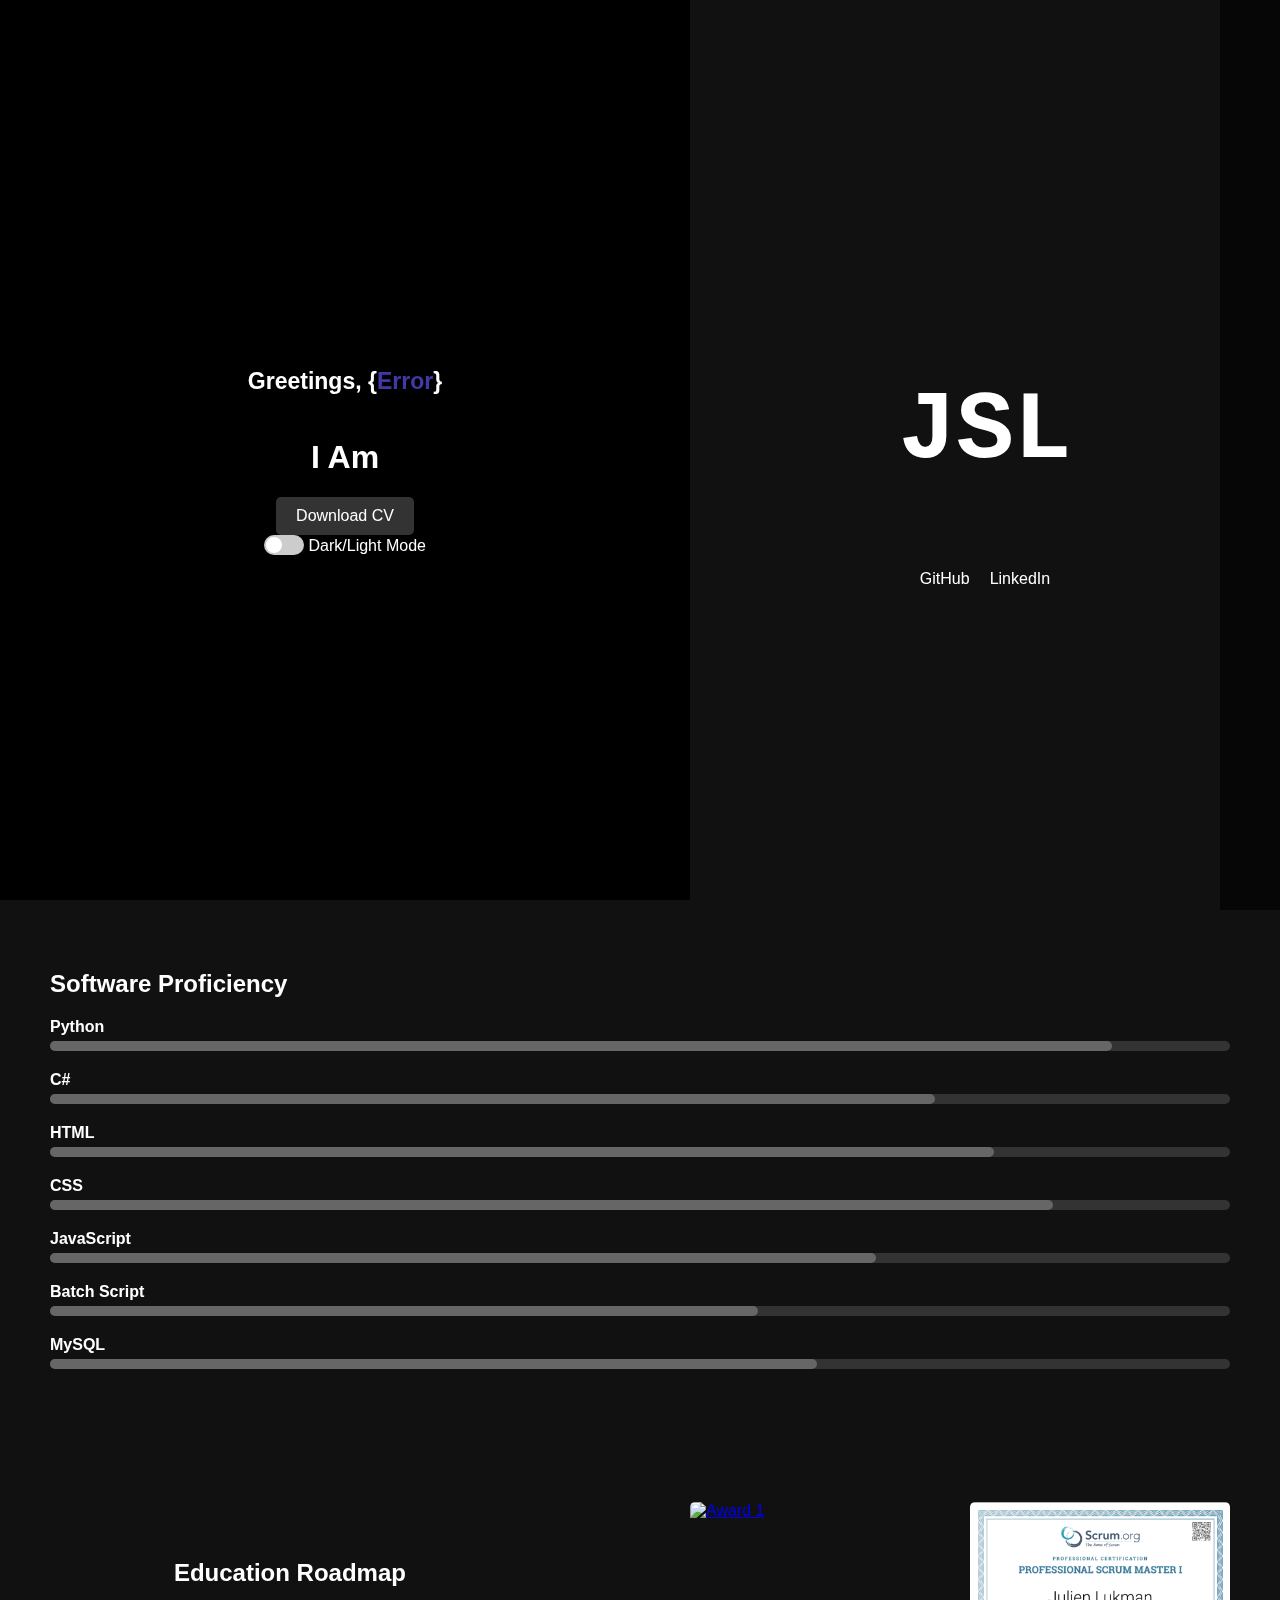
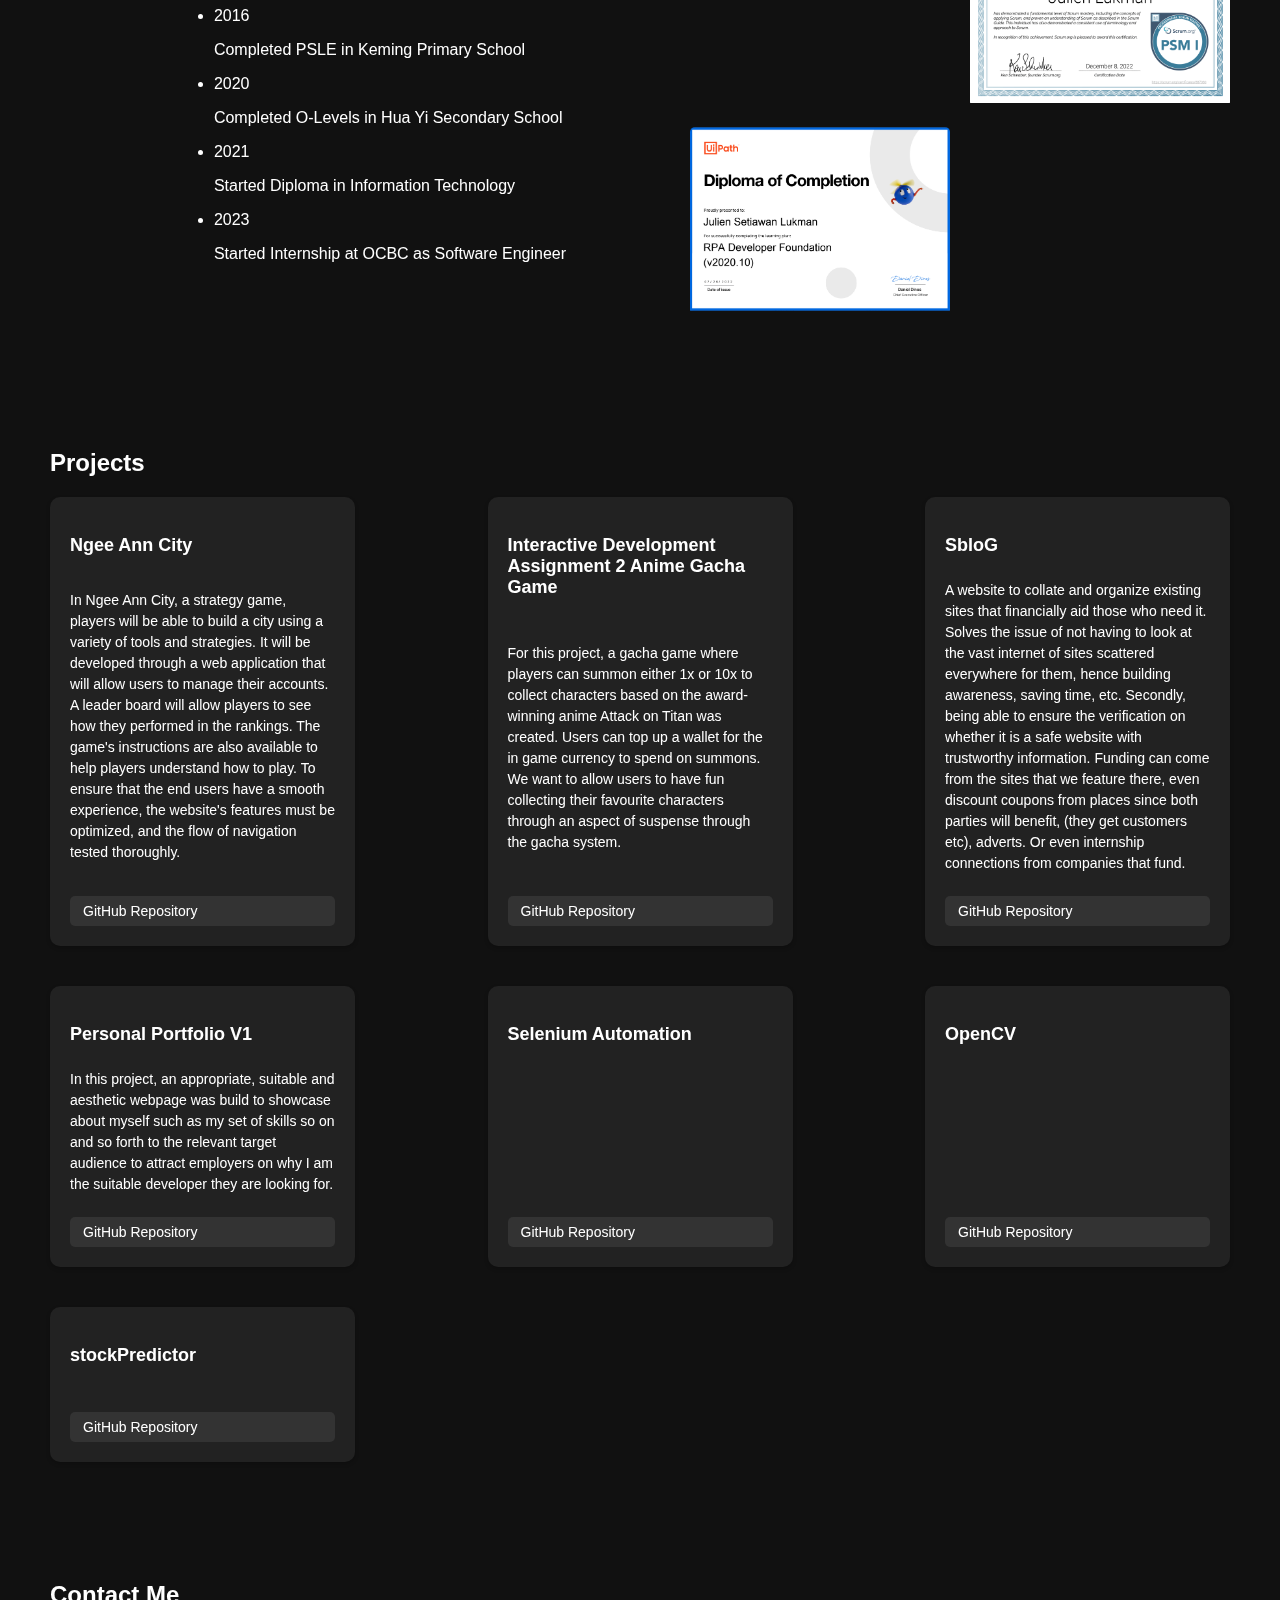
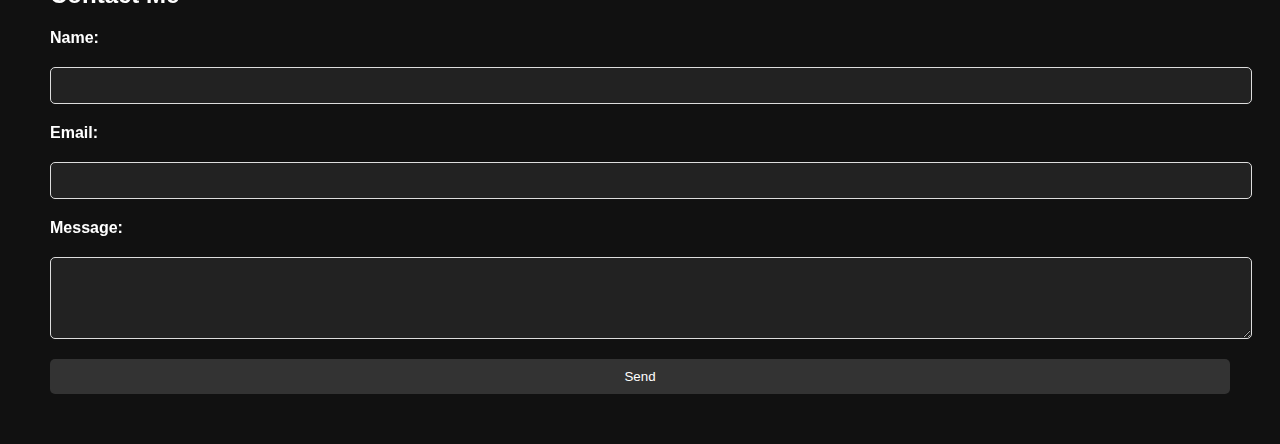
==== index.html @ edd7565e "Merge branch 'main' of https://github.com/JulienSLuk/Portfolio" ====
<!DOCTYPE html>
<html lang="en">
<head>
    <meta charset="UTF-8">
    <meta name="viewport" content="width=device-width, initial-scale=1.0">
    <link rel="stylesheet" href="styles.css">
    <link href="lightbox.min.css" rel="stylesheet">
    <title>JulienSLuk</title>
</head>
<body>
    <div id="particles-js"></div>
    <div class="container" id="container">
        <div class="left">
            <h3 style="font-size: 23px;">Greetings, {<span class ="ip-address" style="color: #4338a8;"></span>}</h3>
            <h1>I Am <span class="input"></span></h1>
            <a href="JulienSLuk_CV.pdf" download class="cv-button">Download CV</a>
            <div class="mode-switch">
                <label class="switch">
                    <input type="checkbox" id="mode-toggle">
                    <span class="slider round"></span>
                </label>
                <span>Dark/Light Mode</span>
            </div>
        </div>       
        <div class="right">
            <div class="logo">
                <h1>JSL</h1>
            </div>
            <div class="links">
                <a href="https://github.com/JulienSLuk" target="_blank">GitHub</a>
                <a href="https://www.linkedin.com/in/julien-setiawan-lukman-532034211/" target="_blank">LinkedIn</a>
            </div>
        </div>
    </div>

    
    <div class="skills-section" id="skills-section">
        <h2>Software Proficiency</h2>
        <div class="skill">
            <span class="skill-name">Python</span>
            <div class="skill-progress">
                <div class="progress-bar python"></div>
            </div>
        </div>
        <div class="skill">
            <span class="skill-name">C#</span>
            <div class="skill-progress">
                <div class="progress-bar csharp"></div>
            </div>
        </div>
        <div class="skill">
            <span class="skill-name">HTML</span>
            <div class="skill-progress">
                <div class="progress-bar html"></div>
            </div>
        </div>
        <div class="skill">
            <span class="skill-name">CSS</span>
            <div class="skill-progress">
                <div class="progress-bar css"></div>
            </div>
        </div>
        <div class="skill">
            <span class="skill-name">JavaScript</span>
            <div class="skill-progress">
                <div class="progress-bar js"></div>
            </div>
        </div>
        <div class="skill">
            <span class="skill-name">Batch Script</span>
            <div class="skill-progress">
                <div class="progress-bar batchscript"></div>
            </div>
        </div>
        <div class="skill">
            <span class="skill-name">MySQL</span>
            <div class="skill-progress">
                <div class="progress-bar mysql"></div>
            </div>
        </div>
    </div>

    <div class="education-awards-section" id="education-awards-section">
        <div class="left">
            <!-- Education Roadmap Section -->
            <div class="section">
                <h2>Education Roadmap</h2>
                <ul class="timeline">
                    <li>
                        <span class="year">2016</span>
                        <p>Completed PSLE in Keming Primary School</p>
                    </li>
                    <li>
                        <span class="year">2020</span>
                        <p>Completed O-Levels in Hua Yi Secondary School</p>
                    </li>
                    <li>
                        <span class="year">2021</span>
                        <p>Started Diploma in Information Technology</p>
                    </li>
                    <li>
                        <span class="year">2023</span>
                        <p>Started Internship at OCBC as Software Engineer</p>
                    </li>
                    <!-- Add more timeline items as needed -->
                </ul>
            </div>
        </div>
        
        <div class="right">
            <!-- Awards Image Gallery -->
            <div class="image-gallery">
                <div class="image">
                    <a href="images/workato.png" data-lightbox="image-gallery" data-title="Automation">
                        <img src="images/workato.png" alt="Award 1">
                    </a>
                </div>
                <div class="image">
                    <a href="images/scrum.png" data-lightbox="image-gallery" data-title="Scrum">
                        <img src="images/scrum.png" alt="Award 2">
                    </a>
                </div>
                <div class="image">
                    <a href="images/uipath.png" data-lightbox="image-gallery" data-title="UiPath">
                        <img src="images/uipath.png" alt="Award 3">
                    </a>
                </div>
                <!-- Add more image entries as needed -->
            </div>
        </div>
    </div>

    <nav class="main-menu">
        <ul>
          <li>
            <a href="#container">
              <i class="fa fa-home nav-icon"></i>
              <span class="nav-text">Home</span>
            </a>
          </li>

          <li>
            <a href="#skills-section">
              <i class="fa fa-image nav-icon"></i>
              <span class="nav-text">Skills</span>
            </a>
          </li>

          <li>
            <a href="#education-awards-section">
              <i class="fa fa-image nav-icon"></i>
              <span class="nav-text">Gallery</span>
            </a>
          </li>

          <li>
            <a href="#projects-section">
              <i class="fa fa-image nav-icon"></i>
              <span class="nav-text">Projects</span>
            </a>
          </li>
  
          <li>
            <a href="#">
              <i class="fa fa-pen nav-icon"></i>
              <span class="nav-text">Blog</span>
            </a>
          </li>
  
          <li>
            <a href="#contact-form-section">
              <i class="fa fa-envelope nav-icon"></i>
              <span class="nav-text">Contact</span>
            </a>
          </li>
  
        </ul>
  
        <ul class="logout">
          <li>
            <a href="#">
              <i class="fa fa-cogs nav-icon"></i>
              <span class="nav-text">Settings</span>
            </a>
          </li>
  
          <li>
            <a href="#">
              <i class="fa fa-right-from-bracket nav-icon"></i>
              <span class="nav-text">
                Logout
              </span>
            </a>
          </li>  
        </ul>
     </nav>

    <div class="projects-section" id="projects-section">
        <h2>Projects</h2>
        <div class="projects-container">
            <div class="project">
                <h3>Ngee Ann City</h3>
                <p>In Ngee Ann City, a strategy game, players will be able to build a city using a variety of tools and strategies. It will be developed through a web application that will allow users to manage their accounts. A leader board will allow players to see how they performed in the rankings. The game's instructions are also available to help players understand how to play. To ensure that the end users have a smooth experience, the website's features must be optimized, and the flow of navigation tested thoroughly. </p>
                <a href="https://github.com/griffinkoh/Ngee-Ann-City" target="_blank">GitHub Repository</a>
            </div>
            <div class="project">
                <h3>Interactive Development Assignment 2 Anime Gacha Game</h3>
                <p>For this project, a gacha game where players can summon either 1x or 10x to collect characters based on the award-winning anime Attack on Titan was created. Users can top up a wallet for the in game currency to spend on summons. We want to allow users to have fun collecting their favourite characters through an aspect of suspense through the gacha system.</p>
                <a href="https://github.com/CosmiWaiHang/NP-Y1S2-ID-ASG2" target="_blank">GitHub Repository</a>
            </div>
            <div class="project">
                <h3>SbloG</h3>
                <p>A website to collate and organize existing sites that financially aid those who need it. Solves the issue of not having to look at the vast internet of sites scattered everywhere for them, hence building awareness, saving time, etc. Secondly, being able to ensure the verification on whether it is a safe website with trustworthy information. Funding can come from the sites that we feature there, even discount coupons from places since both parties will benefit, (they get customers etc), adverts. Or even internship connections from companies that fund.</p>              
                <a href="https://github.com/JulienSLuk/PFDsblog" target="_blank">GitHub Repository</a>
            </div>
            <div class="project">
                <h3>Personal Portfolio V1</h3>
                <p>In this project, an appropriate, suitable and aesthetic webpage was build to showcase about myself such as my set of skills so on and so forth to the relevant target audience to attract employers on why I am the suitable developer they are looking for.</p>
                <a href="https://github.com/JulienSLuk/my-assgn1-repo" target="_blank">GitHub Repository</a>
            </div>
            <div class="project">
                <h3>Selenium Automation</h3>
                <p></p>
                <a href="https://github.com/JulienSLuk/edgeAutomation" target="_blank">GitHub Repository</a>
            </div>
            <div class="project">
                <h3>OpenCV</h3>
                <p></p>
                <a href="https://github.com/JulienSLuk/objRecogn" target="_blank">GitHub Repository</a>
            </div>
            <div class="project">
                <h3>stockPredictor</h3>
                <p></p>
                <a href="https://github.com/JulienSLuk/stockPredictor" target="_blank">GitHub Repository</a>
            </div>
            <!-- Add more project entries as needed -->
        </div>
    </div>

    
    <div class="contact-form-section" id="contact-form-section">
        <div class="contact-form">
            <h2>Contact Me</h2>
            <form action="#" method="post">
                <label for="name">Name:</label>
                <input type="text" id="name" name="name" required>
                
                <label for="email">Email:</label>
                <input type="email" id="email" name="email" required>
                
                <label for="message">Message:</label>
                <textarea id="message" name="message" rows="4" required></textarea>
                
                <button type="submit">Send</button>
            </form>
        </div>
    </div>


    
    <script src="particles.min.js"></script>
    <script src="script.js"></script>
    <script src="lightbox-plus-jquery.js"></script>
    <script>
        lightbox.option({
            'resizeDuration': 200,
            'wrapAround': true,
            'showImageNumberLabel': false, // Hide image number label
            'disableScrolling': true, // Disable scrolling when lightbox is open
            'alwaysShowNavOnTouchDevices': true, // Always show navigation arrows on touch devices
            'fadeDuration': 300, // Adjust fade duration
            'maxWidth': 800, // Maximum width for the lightbox
            'albumLabel': "Image %1 of %2", // Customize the album label
            'fitImagesInViewport': true, // Fit images within the viewport
            'showCloseButton': true, // Show the close button
            'disableNavOnTouchDevices': false // Enable navigation on touch devices
        });
    </script>

    <!-- Load library from the CDN -->
    <script src="https://unpkg.com/typed.js@2.0.16/dist/typed.umd.js"></script>
    <!-- Setup and start animation! -->
    <script>
        var typed = new Typed('.input', {
        strings: ["Julien Lukman.", "A Full-Stack Developer.", "An Automation Specialist.", "A Trader."],
        typeSpeed: 70,
        backSpeed: 60,
        loop:true
        });
    </script>

    <script>
        // Function to fetch IP address
        async function getIPAddress() {
            try {
                const response = await fetch('https://api.ipify.org?format=json');
                const data = await response.json();
                return data.ip;
            } catch (error) {
                console.error('Error fetching IP address:', error);
                return 'Error'; // Return an error message
            }
        }

        // Function to update the IP address in the DOM
        async function updateIPAddress() {
            const ipAddress = await getIPAddress();
            const ipAddressElement = document.querySelector('.ip-address');
            ipAddressElement.textContent = ipAddress;
        }

        // Call the function to update the IP address
        updateIPAddress();
    </script>

    <script>
        // Function to handle smooth scrolling when a navigation link is clicked
        function scrollToSection(sectionId) {
            const section = document.querySelector(sectionId);
            if (section) {
                window.scrollTo({
                    top: section.offsetTop,
                    behavior: 'smooth', // Use smooth scrolling behavior
                });
            }
        }

        // Add event listeners to your navigation links
        document.querySelectorAll('.main-menu a[href^="#"]').forEach(anchor => {
            anchor.addEventListener('click', function (e) {
                e.preventDefault();
                const sectionId = this.getAttribute('href');
                scrollToSection(sectionId);
            });
        });
    </script>
</body>
</html>
---- styles.css ----
body {
  margin: 0;
  font-family: Arial, sans-serif;
  background-color: #000; /* Set background color to black */
  color: #fff; /* Set text color to white */
}

.container {
  display: flex;
  height: 100vh;
}

.left {
  flex: 1;
  padding: 50px;
  display: flex;
  flex-direction: column;
  justify-content: center;
  align-items: center;
}

.input {
  color: #36b37f
}

.cv-button {
  display: inline-block;
  padding: 10px 20px;
  background-color: #333;
  color: #fff;
  text-decoration: none;
  border-radius: 5px;
}

.right {
  flex: 1;
  display: flex;
  flex-direction: column;
  justify-content: center;
  align-items: center;
  background-color: #111; /* Darken the background color */
}

.logo {
  font-size: 48px;
  margin-bottom: 20px;
  color: #fff; /* Set logo color to white */
  font-family: 'Roboto Mono', monospace; /* Apply the font */
}

.links {
  display: flex;
  gap: 20px;
}

.links a {
  text-decoration: none;
  color: #fff; /* Set link color to white */
}

/* Set particles container as the background */
#particles-js {
  position: fixed;
  top: 0;
  left: 0;
  width: 100%;
  height: 100%;
  z-index: -1; /* Place particles behind other content */
  background-color: #000; /* Set particles background color to black */
}


.skills-section {
  padding: 50px;
  background-color: #111; /* Dark background color for the skills section */
  color: #fff;
}

.skill {
  margin-bottom: 20px;
}

.skill-name {
  font-weight: bold;
}

.skill-progress {
  width: 100%;
  background-color: #333; /* Dark gray background for progress bars */
  height: 10px;
  border-radius: 5px;
  position: relative;
  margin-top: 5px;
}

.progress-bar {
  height: 100%;
  border-radius: 5px;
  position: absolute;
}

/* Color-coded progress bars */
.python {
  background-color: #666; /* Gray for Python */
  width: 90%; /* Adjust percentage as needed */
}

.csharp {
  background-color: #666; /* Gray for C# */
  width: 75%; /* Adjust percentage as needed */
}

.html {
  background-color: #666; /* Gray for HTML */
  width: 80%; /* Adjust percentage as needed */
}

.css {
  background-color: #666; /* Gray for CSS */
  width: 85%; /* Adjust percentage as needed */
}

.js {
  background-color: #666; /* Gray for JavaScript */
  width: 70%; /* Adjust percentage as needed */
}

.batchscript {
  background-color: #666; /* Gray for Batch Script */
  width: 60%; /* Adjust percentage as needed */
}

.mysql {
  background-color: #666; /* Gray for MySQL */
  width: 65%; /* Adjust percentage as needed */
}


.education-awards-section {
  display: flex;
  justify-content: space-around;
  padding: 50px;
  background-color: #111; /* Dark background color for the section */
  color: #fff;
}


.image-gallery {
  display: grid;
  grid-template-columns: repeat(auto-fill, minmax(200px, 1fr));
  grid-gap: 20px;
}

.image {
  overflow: hidden;
  border-radius: 5px;
}

.image img {
  width: 100%;
  height: auto;
  transition: transform 0.3s ease;
}

.image:hover img {
  transform: scale(1.1);
}



.contact-form-section {
  padding: 50px;
  background-color: #111; /* Dark background color for the section */
  color: #fff;
}

.contact-form h2 {
  margin-bottom: 20px;
}

.contact-form form {
  display: grid;
  grid-gap: 20px;
}

.contact-form label {
  font-weight: bold;
}

.contact-form input,
.contact-form textarea {
    width: 100%;
    padding: 10px;
    border: 1px solid #ddd;
    border-radius: 5px;
    background-color: #222; /* Darker background color for input fields */
    color: #fff; /* Text color */
}

.contact-form input:focus,
.contact-form textarea:focus {
    outline: none;
    border-color: #555; /* Border color on focus */
}

.contact-form button {
  background-color: #333;
  color: #fff;
  border: none;
  padding: 10px 20px;
  border-radius: 5px;
  cursor: pointer;
}


.projects-section {
  padding: 50px;
  background-color: #111;
  color: #fff;
}

.projects-section h2 {
  margin-bottom: 20px;
}

.projects-container {
  display: flex;
  flex-wrap: wrap;
  justify-content: space-between;
  margin: -20px; /* Add negative margin to offset the padding */
}

.project {
  flex-basis: calc(25% - 40px); /* Four cards in a row with spacing */
  margin: 20px; /* Add margin to space out the cards */
  padding: 20px;
  background-color: #222;
  border-radius: 10px;
  transition: transform 0.3s ease, box-shadow 0.3s ease;
  cursor: pointer;
  box-shadow: 0 2px 4px rgba(0, 0, 0, 0.2);
  display: flex;
  flex-direction: column;
  justify-content: space-between;
  animation: fade-in 0.5s ease;
}

.project:hover {
  transform: translateY(-5px);
  box-shadow: 0 5px 15px rgba(0, 0, 0, 0.3);
}

@keyframes fade-in {
  from {
      opacity: 0;
      transform: translateY(10px);
  }
  to {
      opacity: 1;
      transform: translateY(0);
  }
}

.project h3 {
  font-size: 18px; /* Adjusted font size */
  margin-bottom: 10px;
}

.project p {
  font-size: 14px;
  line-height: 1.5;
}

.project a {
  margin-top: 8px;
  display: inline-block;
  background-color: #333;
  color: #fff;
  padding: 6px 12px;
  text-decoration: none;
  border-radius: 5px;
  transition: background-color 0.3s ease, transform 0.2s ease;
  border: 1px solid transparent;
  font-size: 14px;
}

.project a:hover {
  background-color: #555;
  transform: translateY(-2px);
  border-color: #555;
}


@media screen and (max-width: 768px) {
  /* Adjustments for smaller screens */
  .container {
    flex-direction: column;
    align-items: center;
  }

  .left,
  .right {
    padding: 30px;
    text-align: center;
  }

  .logo {
    font-size: 36px;
  }

  .links {
    flex-direction: column;
    gap: 10px;
  }

  .skills-section,
  .education-awards-section,
  .projects-section,
  .contact-form-section {
    padding: 30px;
  }

  .progress-bar,
  .image-gallery,
  .projects-container,
  .contact-form form {
    grid-template-columns: 1fr;
  }

  .project {
    flex-basis: 100%;
    margin-bottom: 30px;
  }
}


.light-mode {
  background-color: #fff;
  color: #000;
}

.light-mode .container {
  background-color: #eee;
}

.light-mode .right {
  background-color: #a19f9f;
}

.light-mode .logo {
  color: #000; 
}

.light-mode .links a {
  color: #000; /* Set link color to white */
}

.light-mode .skills-section {
  background-color: #ffffff; 
  color: #000;
}

.light-mode .skill-progress {
  background-color: #ddd;
}

.light-mode .education-awards-section {
  background-color: #ffffff; 
  color: #000;
}

.light-mode .projects-section {
  background-color: #f5f5f5;
}

.light-mode .project {
  background-color: #fff;
  color: #000;
  box-shadow: 0 2px 4px rgba(0, 0, 0, 0.1);
}

.light-mode .contact-form-section {
  background-color: #f5f5f5;
  color: #000;
}

.light-mode .contact-form input,
.light-mode .contact-form textarea {
  background-color: #fff;
  color: #000;
}

.light-mode .contact-form label {
  color: #000;
}

.light-mode .contact-form button {
  background-color: #333;
  color: #fff;
  border: none;
  padding: 10px 20px;
  border-radius: 5px;
  cursor: pointer;
}


/* MAIN MENU */

.main-menu {
  position:fixed;
  top: 0;
  right: 0;
  height: 100%;
  width: 60px;
  overflow:hidden;
  background: #0009;
  transition: width .05s linear;
  -webkit-transition: width .05s linear;
  z-index: 10;
  padding-top: 10px;
}

.main-menu:hover {
  width: 180px;
  overflow:visible;
}

.main-menu > ul > li {
  position: relative;
  display: block;
  width: 180px;
}

.main-menu > ul > li > a {
  display: flex;
  flex-direction: row;
  align-items: center;
  justify-content: center;
  color:#999;
  font-size: 1rem;
  transition:all .1s linear;
  -webkit-transition:all .1s linear;
  padding: 10px 0;
}

.nav-icon {
  width: 60px;
  height: 20px;
  font-size: 20px;
  text-align: center;
}

.nav-text {
  width: 120px;
  height: 20px;
  font-family: "Mulish", sans-serif;
}

.logout {
  position: absolute;
  left: 0;
  bottom: 0;
}

.main-menu li:hover > a, .main-menu li.active > a, .main-menu li > a:focus {
  text-decoration: none;
  color: #fff;
  background-color: rgb(29, 79, 215, 0.7);
}


/* Style the switch container */
.switch {
  position: relative;
  display: inline-block;
  width: 40px; /* Adjust the width as needed */
  height: 20px; /* Adjust the height as needed */
}

/* The slider (circle) */
.slider {
  position: absolute;
  cursor: pointer;
  top: 0;
  left: 0;
  right: 0;
  bottom: 0;
  background-color: #ccc;
  transition: 0.4s;
  border-radius: 20px; /* Adjust the border-radius to half of the height */
  width: 40px; /* Match the width with the container's width */
  height: 20px; /* Match the height with the container's height */
}

/* On state */
.slider:before {
  position: absolute;
  content: "";
  height: 16px; /* Adjust the size of the slider's circle */
  width: 16px; /* Adjust the size of the slider's circle */
  left: 2px;
  bottom: 2px;
  background-color: white;
  transition: 0.4s;
  border-radius: 50%;
}

/* When the checkbox is checked, change the background color of the slider */
input:checked + .slider {
  background-color: #2196F3;
}

/* When the checkbox is checked, move the slider to the right */
input:checked + .slider:before {
  transform: translateX(20px); /* Adjust the position to match the width of the slider */
}
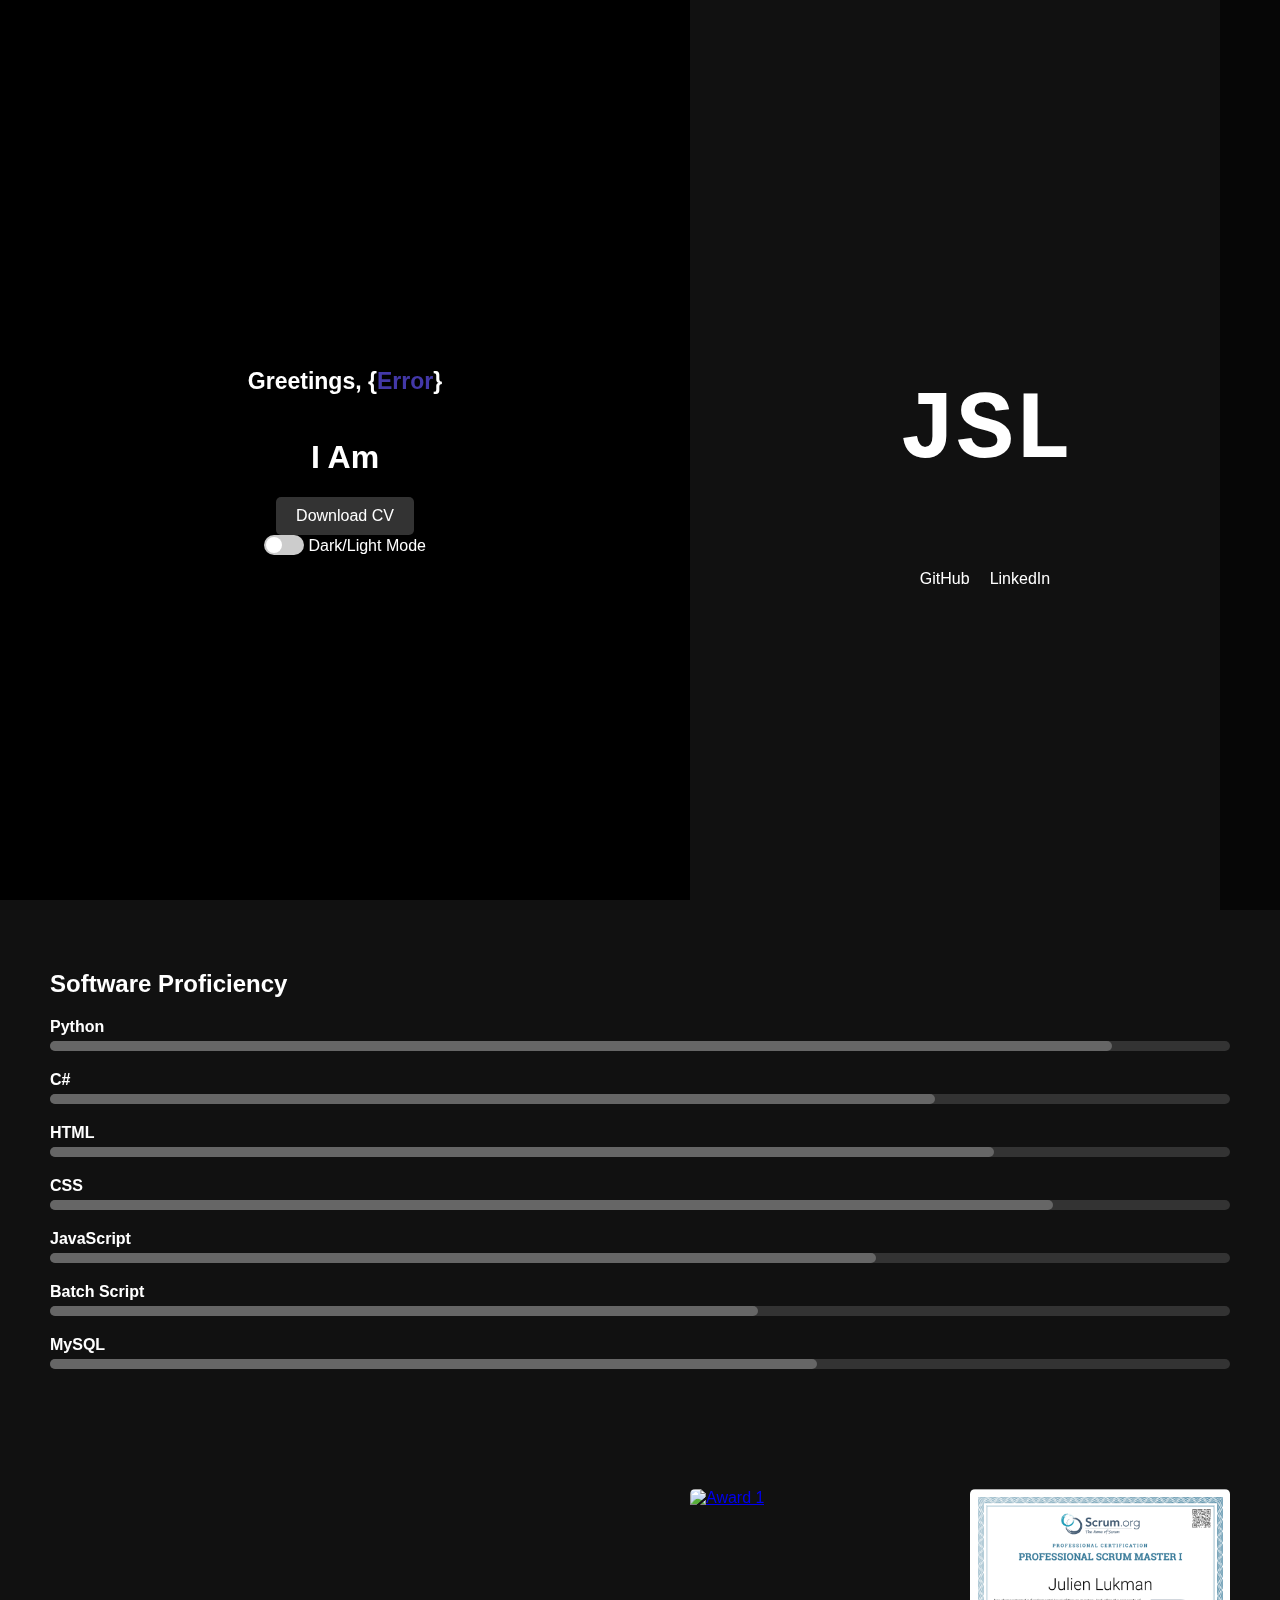
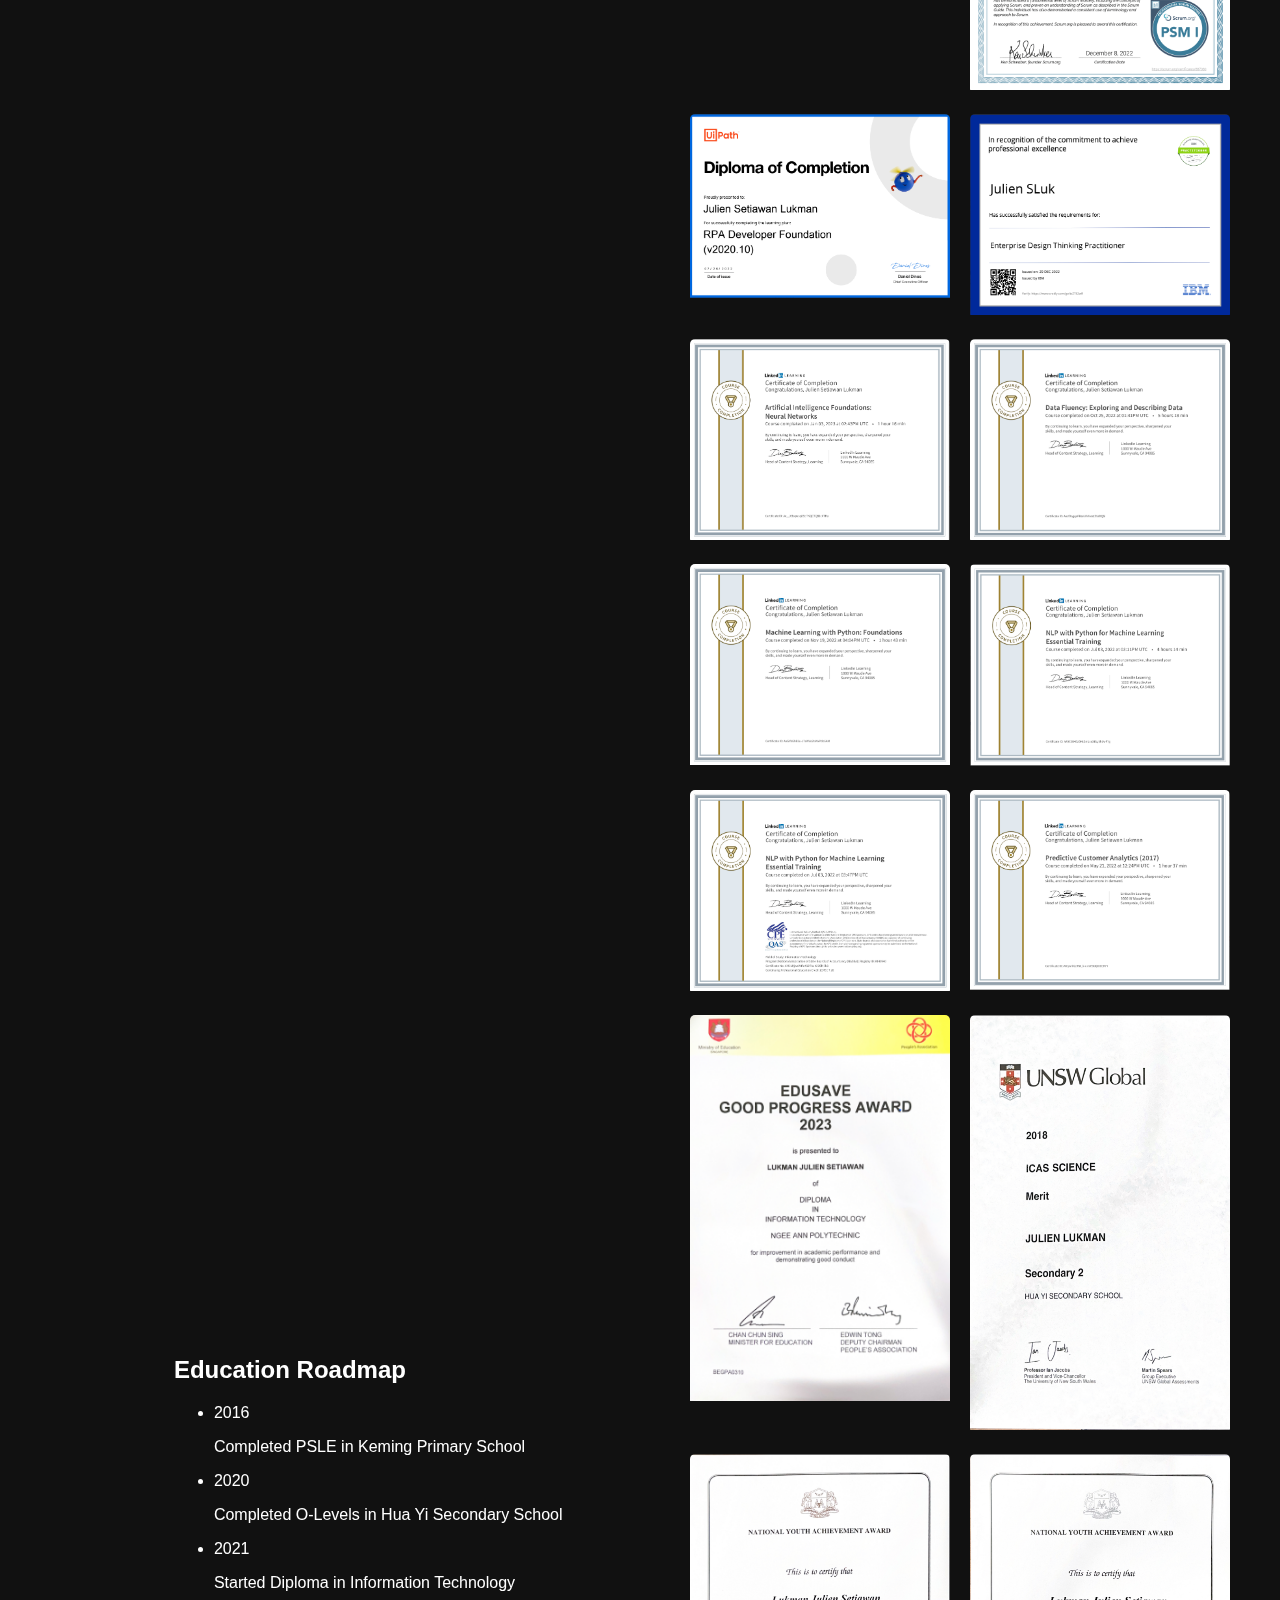
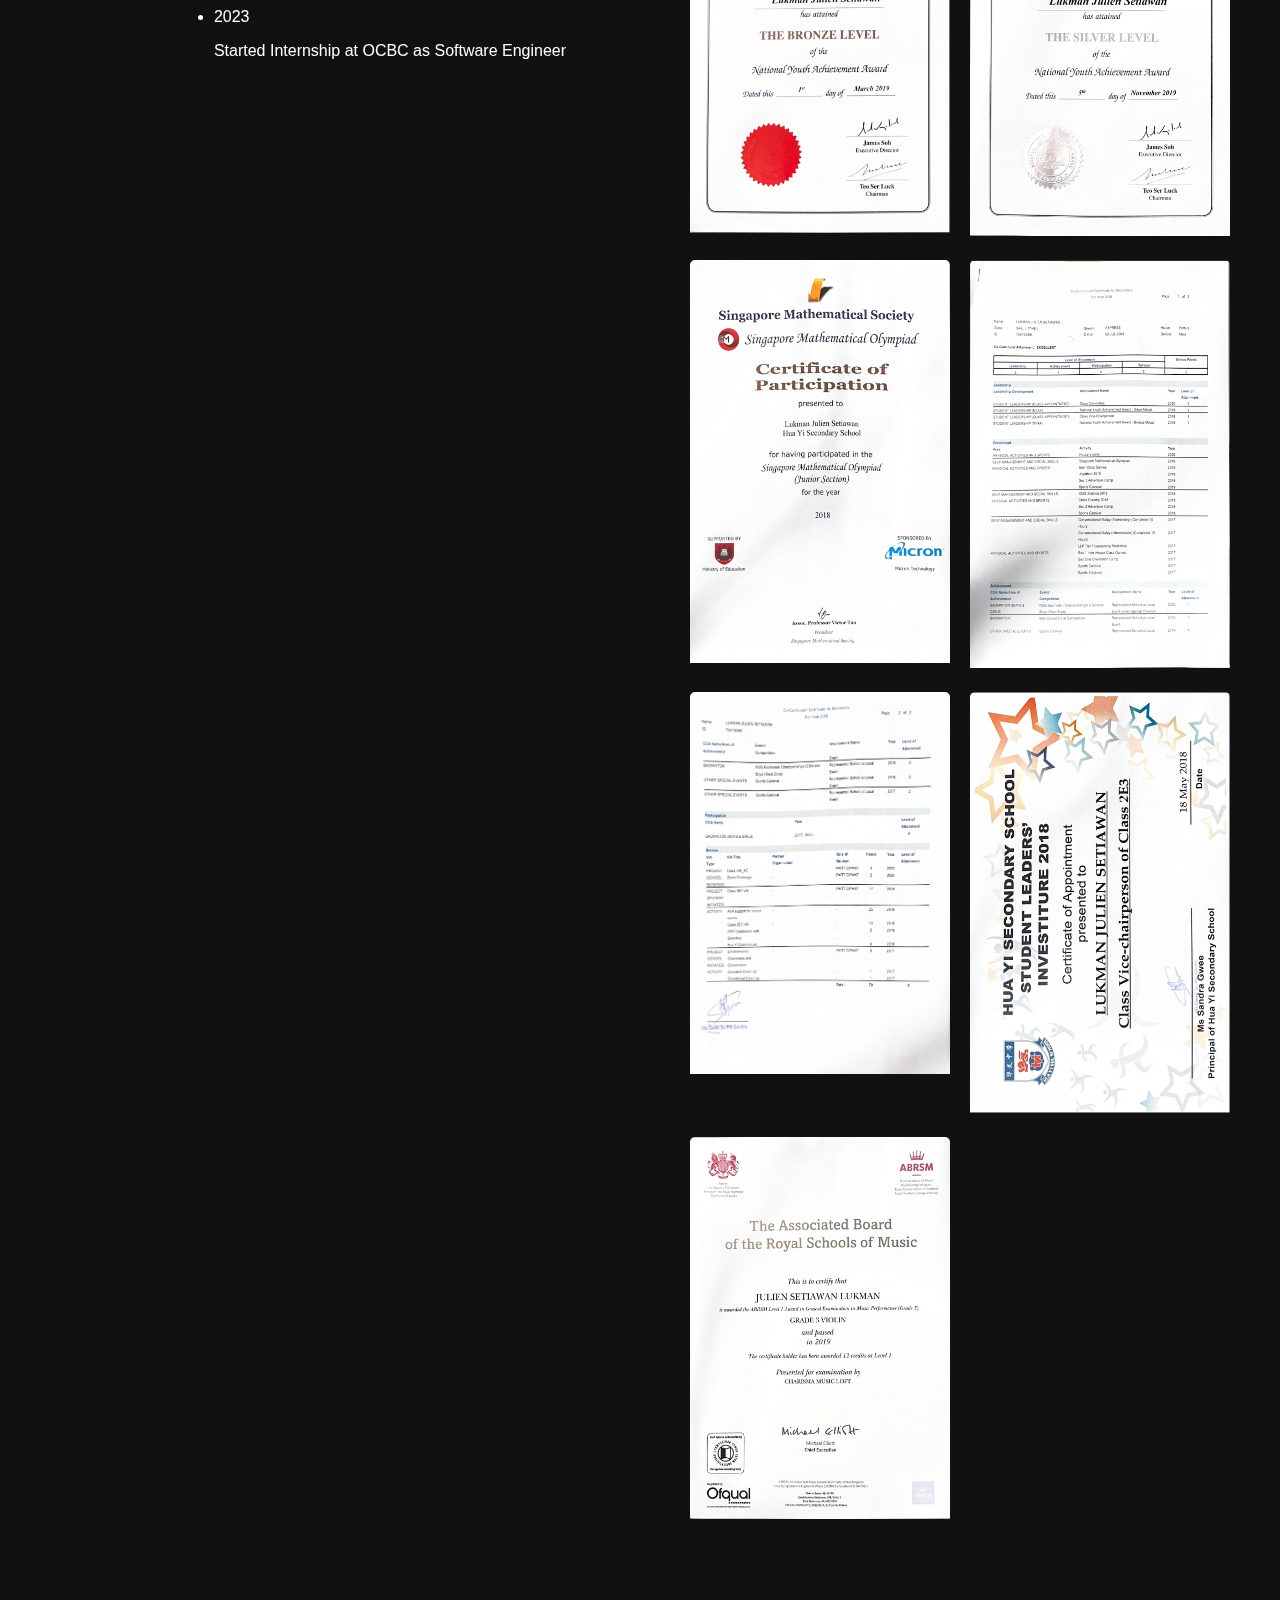
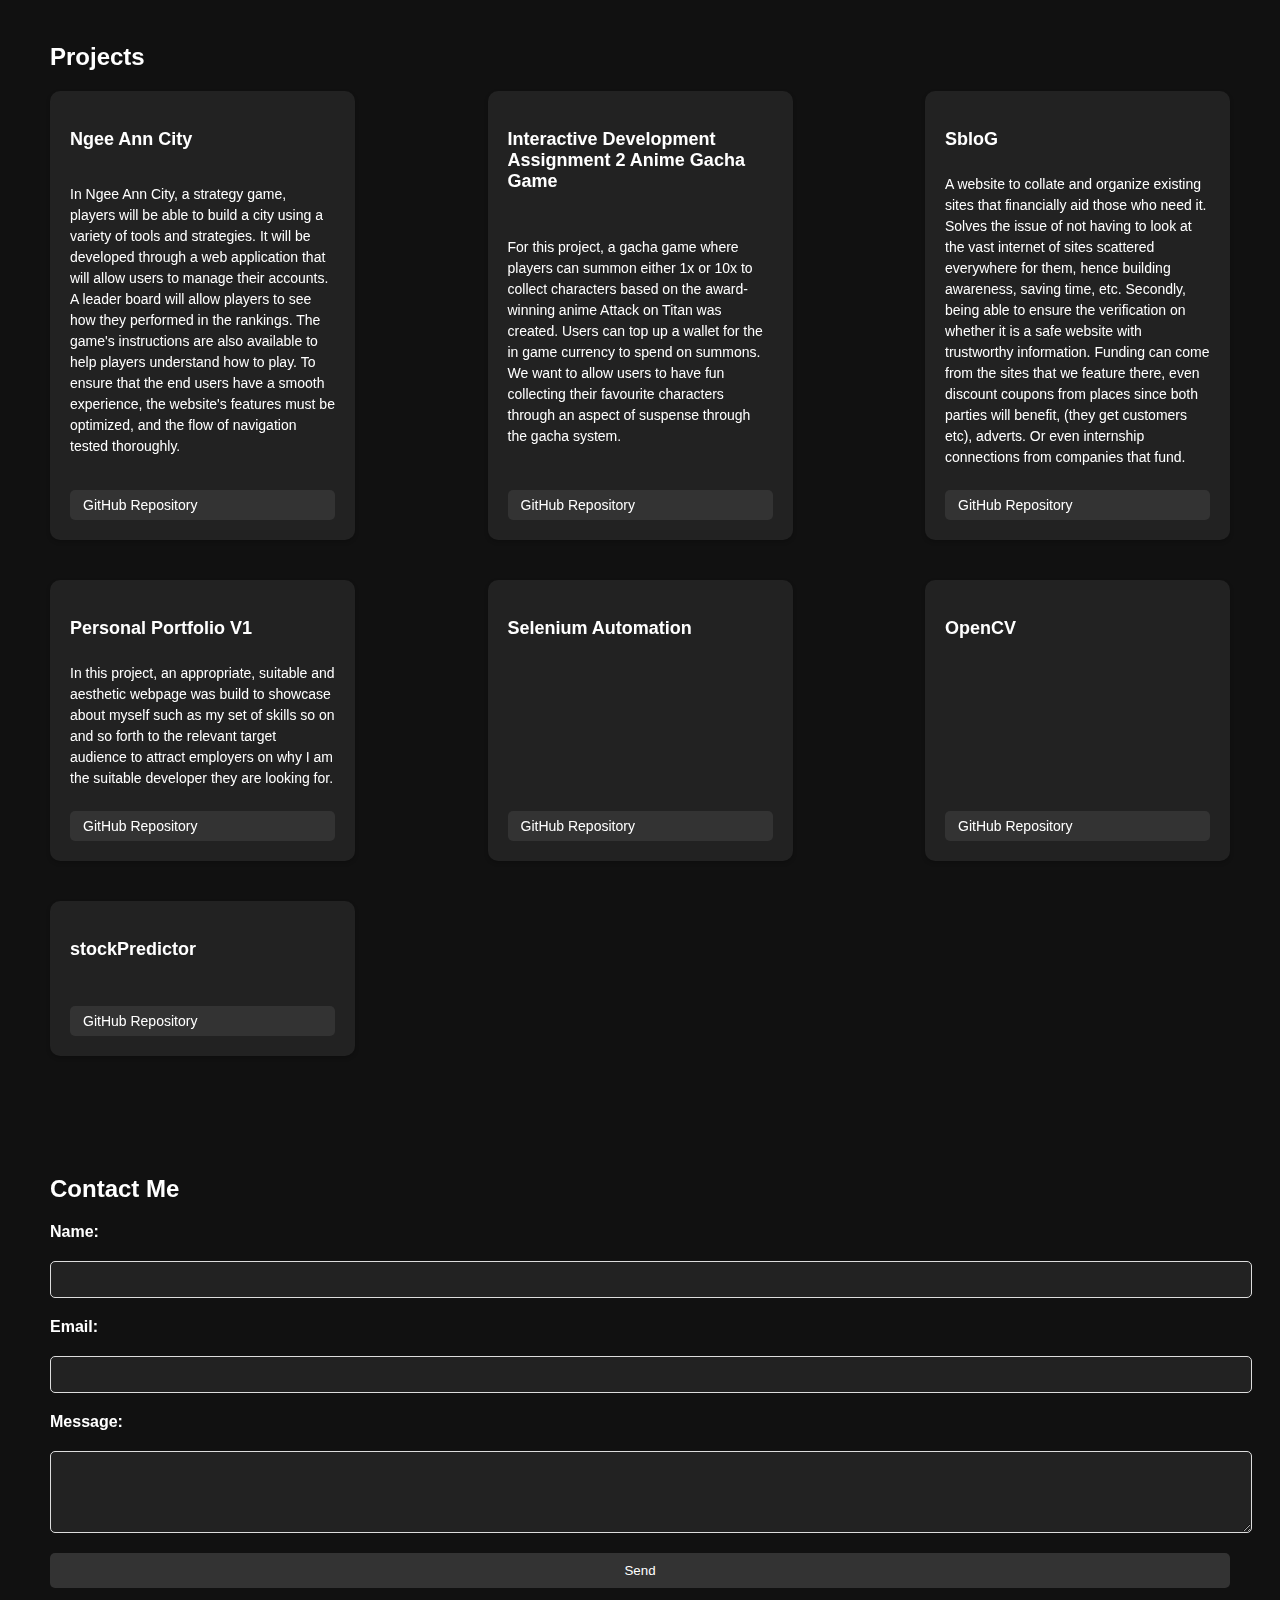
==== commit 2c9170b5: "updated certs section" ====
--- a/index.html
+++ b/index.html
@@ -5,6 +5,7 @@
     <meta name="viewport" content="width=device-width, initial-scale=1.0">
     <link rel="stylesheet" href="styles.css">
     <link href="lightbox.min.css" rel="stylesheet">
+    <link rel="icon" href="images/logo.png" type="image/x-icon">
     <title>JulienSLuk</title>
 </head>
 <body>
@@ -124,6 +125,86 @@
                     <a href="images/uipath.png" data-lightbox="image-gallery" data-title="UiPath">
                         <img src="images/uipath.png" alt="Award 3">
                     </a>
+                </div>        
+                <div class="image">
+                    <a href="images/ibm.png" data-lightbox="image-gallery" data-title="IBM">
+                        <img src="images/ibm.png" alt="Award 4">
+                    </a>
+                </div>
+                <div class="image">
+                    <a href="images/aiLIL.png" data-lightbox="image-gallery" data-title="Artificial Intelligence Foundations: Neural Networks">
+                        <img src="images/aiLIL.png" alt="Award 5">
+                    </a>
+                </div>
+                <div class="image">
+                    <a href="images/dataLIL.png" data-lightbox="image-gallery" data-title="Data Fluency: Exploring and Describing Data">
+                        <img src="images/dataLIL.png" alt="Award 6">
+                    </a>
+                </div>
+                <div class="image">
+                    <a href="images/mlLIL.png" data-lightbox="image-gallery" data-title="Machine Learning with Python: Foundations">
+                        <img src="images/mlLIL.png" alt="Award 7">
+                    </a>
+                </div>           
+                <div class="image">
+                    <a href="images/nlpLIL.png" data-lightbox="image-gallery" data-title="NLP with Python for Machine Learning Essential Training">
+                        <img src="images/nlpLIL.png" alt="Award 8">
+                    </a>
+                </div>
+                <div class="image">
+                    <a href="images/nlpLILexam.png" data-lightbox="image-gallery" data-title="CPE QAS Exam Cert">
+                        <img src="images/nlpLILexam.png" alt="Award 9">
+                    </a>
+                </div>
+                <div class="image">
+                    <a href="images/predLIL.png" data-lightbox="image-gallery" data-title="Predictive Customer Analytics">
+                        <img src="images/predLIL.png" alt="Award 10">
+                    </a>
+                </div>
+                <div class="image">
+                    <a href="images/polyAward2023.png" data-lightbox="image-gallery" data-title="Polytechnic Course Award">
+                        <img src="images/polyAward2023.png" alt="Award 11">
+                    </a>
+                </div>
+                <div class="image">
+                    <a href="images/UNSW_sci_merit.png" data-lightbox="image-gallery" data-title="UNSW Science">
+                        <img src="images/UNSW_sci_merit.png" alt="Award 12">
+                    </a>
+                </div>
+                <div class="image">
+                    <a href="images/NYAA_bronze.png" data-lightbox="image-gallery" data-title="NYAA Bronze">
+                        <img src="images/NYAA_bronze.png" alt="Award 13">
+                    </a>
+                </div>
+                <div class="image">
+                    <a href="images/NYAA_silver.png" data-lightbox="image-gallery" data-title="NYAA Silver">
+                        <img src="images/NYAA_silver.png" alt="Award 14">
+                    </a>
+                </div>
+                <div class="image">
+                    <a href="images/math_olympiad.png" data-lightbox="image-gallery" data-title="Math Olympiad">
+                        <img src="images/math_olympiad.png" alt="Award 15">
+                    </a>
+                </div>
+                <div class="image">
+                    <a href="images/CCA_cert_pg1.png" data-lightbox="image-gallery" data-title="CCA Cert 1">
+                        <img src="images/CCA_cert_pg1.png" alt="Award 16">
+                    </a>
+                </div>
+                <div class="image">
+                    <a href="images/CCA_cert_pg2.png" data-lightbox="image-gallery" data-title="CCA Cert 2">
+                        <img src="images/CCA_cert_pg2.png" alt="Award 17">
+                    </a>
+                </div>
+                <div class="image">
+                    <a href="images/student_leader.png" data-lightbox="image-gallery" data-title="Student Leader">
+                        <img src="images/student_leader.png" alt="Award 18">
+                    </a>
+                </div>
+                <div class="image">
+                    <a href="images/violin_grade3.png" data-lightbox="image-gallery" data-title="Violin Grade 5 Pending">
+                        <img src="images/violin_grade3.png" alt="Award 19">
+                    </a>
                 </div>
                 <!-- Add more image entries as needed -->
             </div>
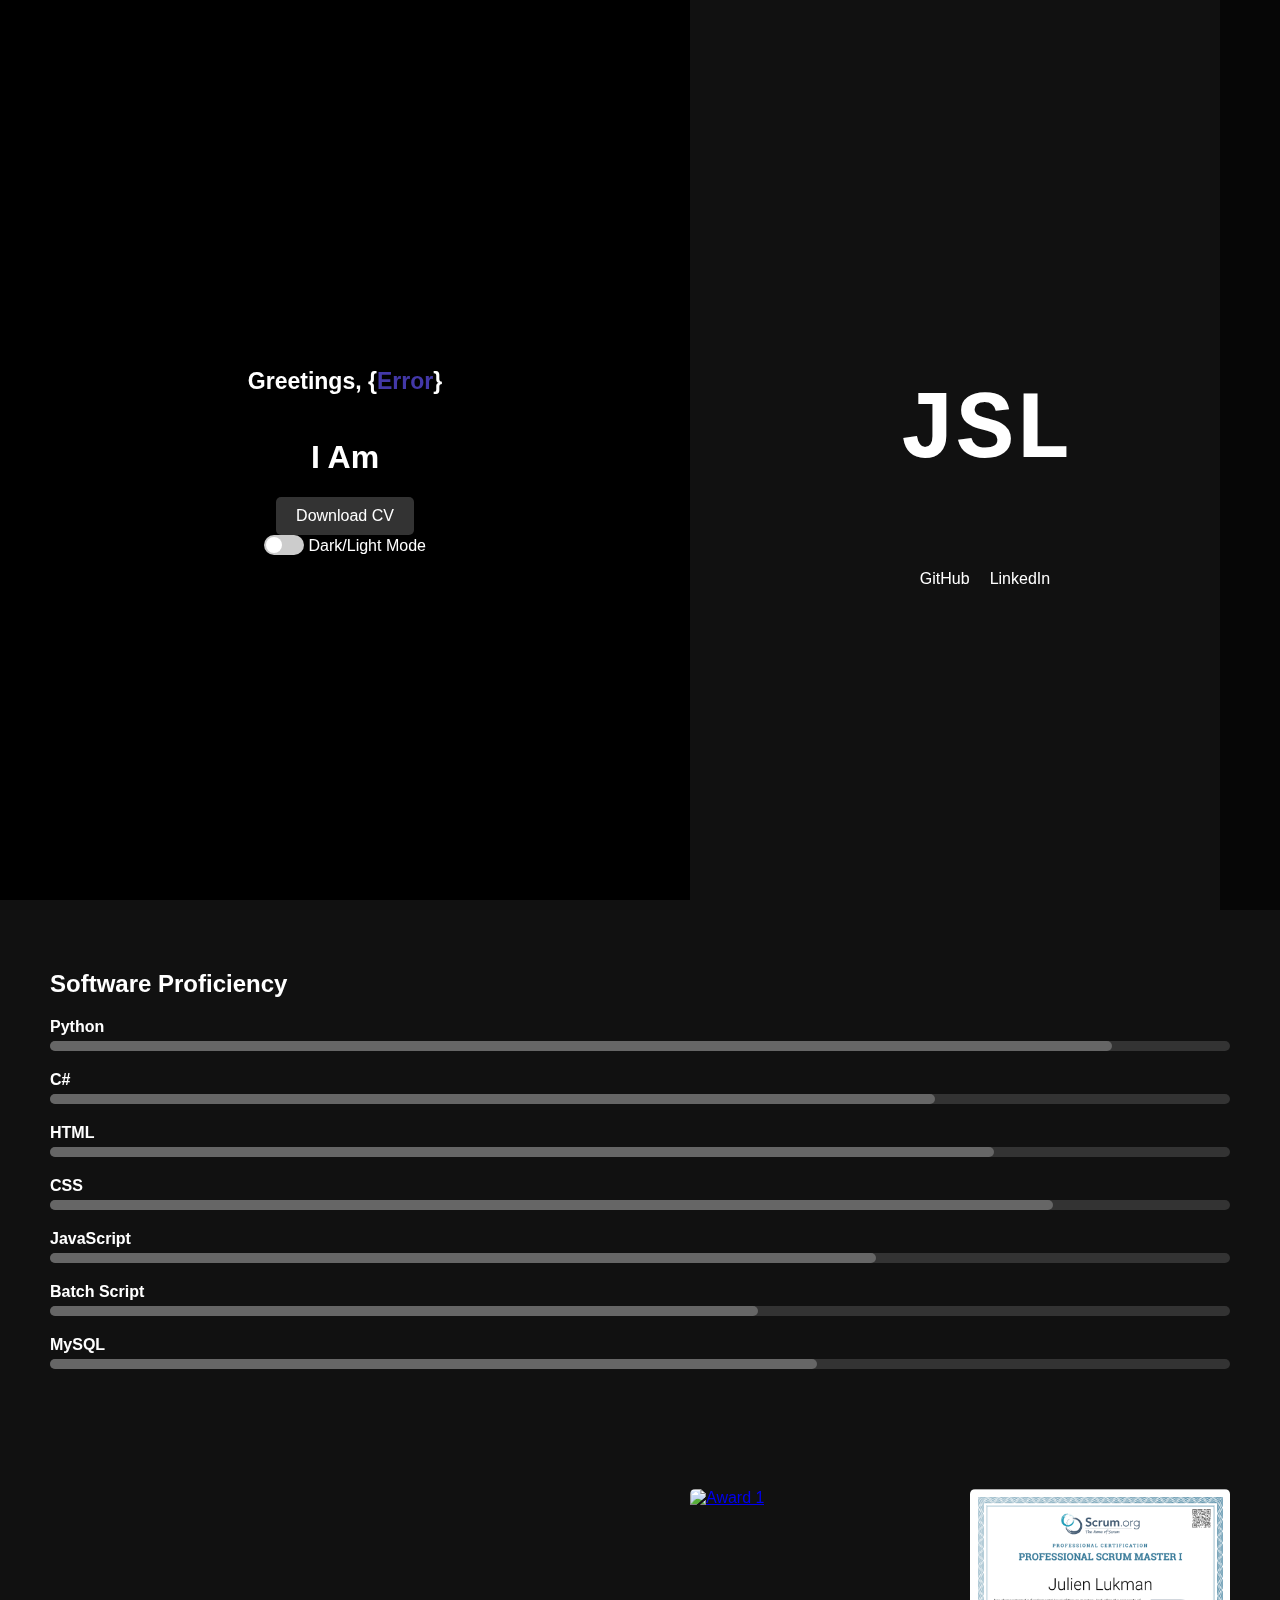
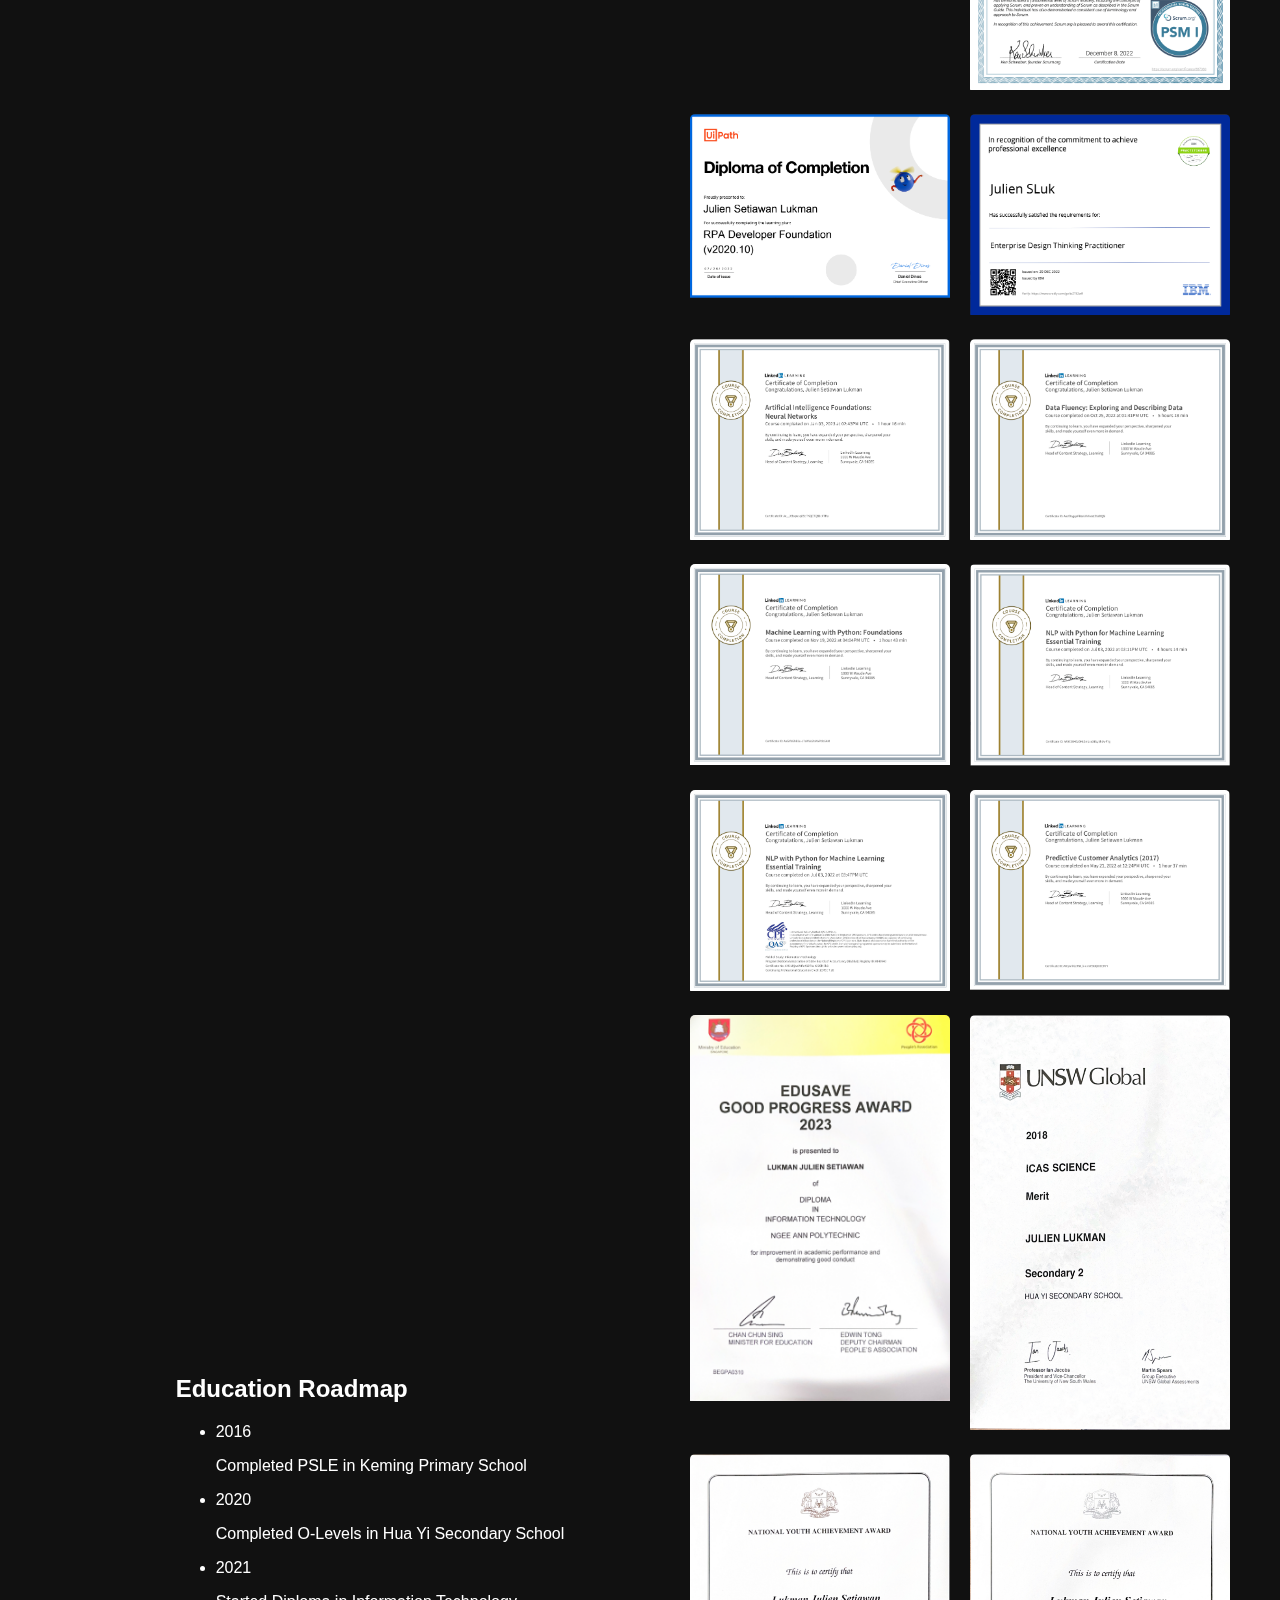
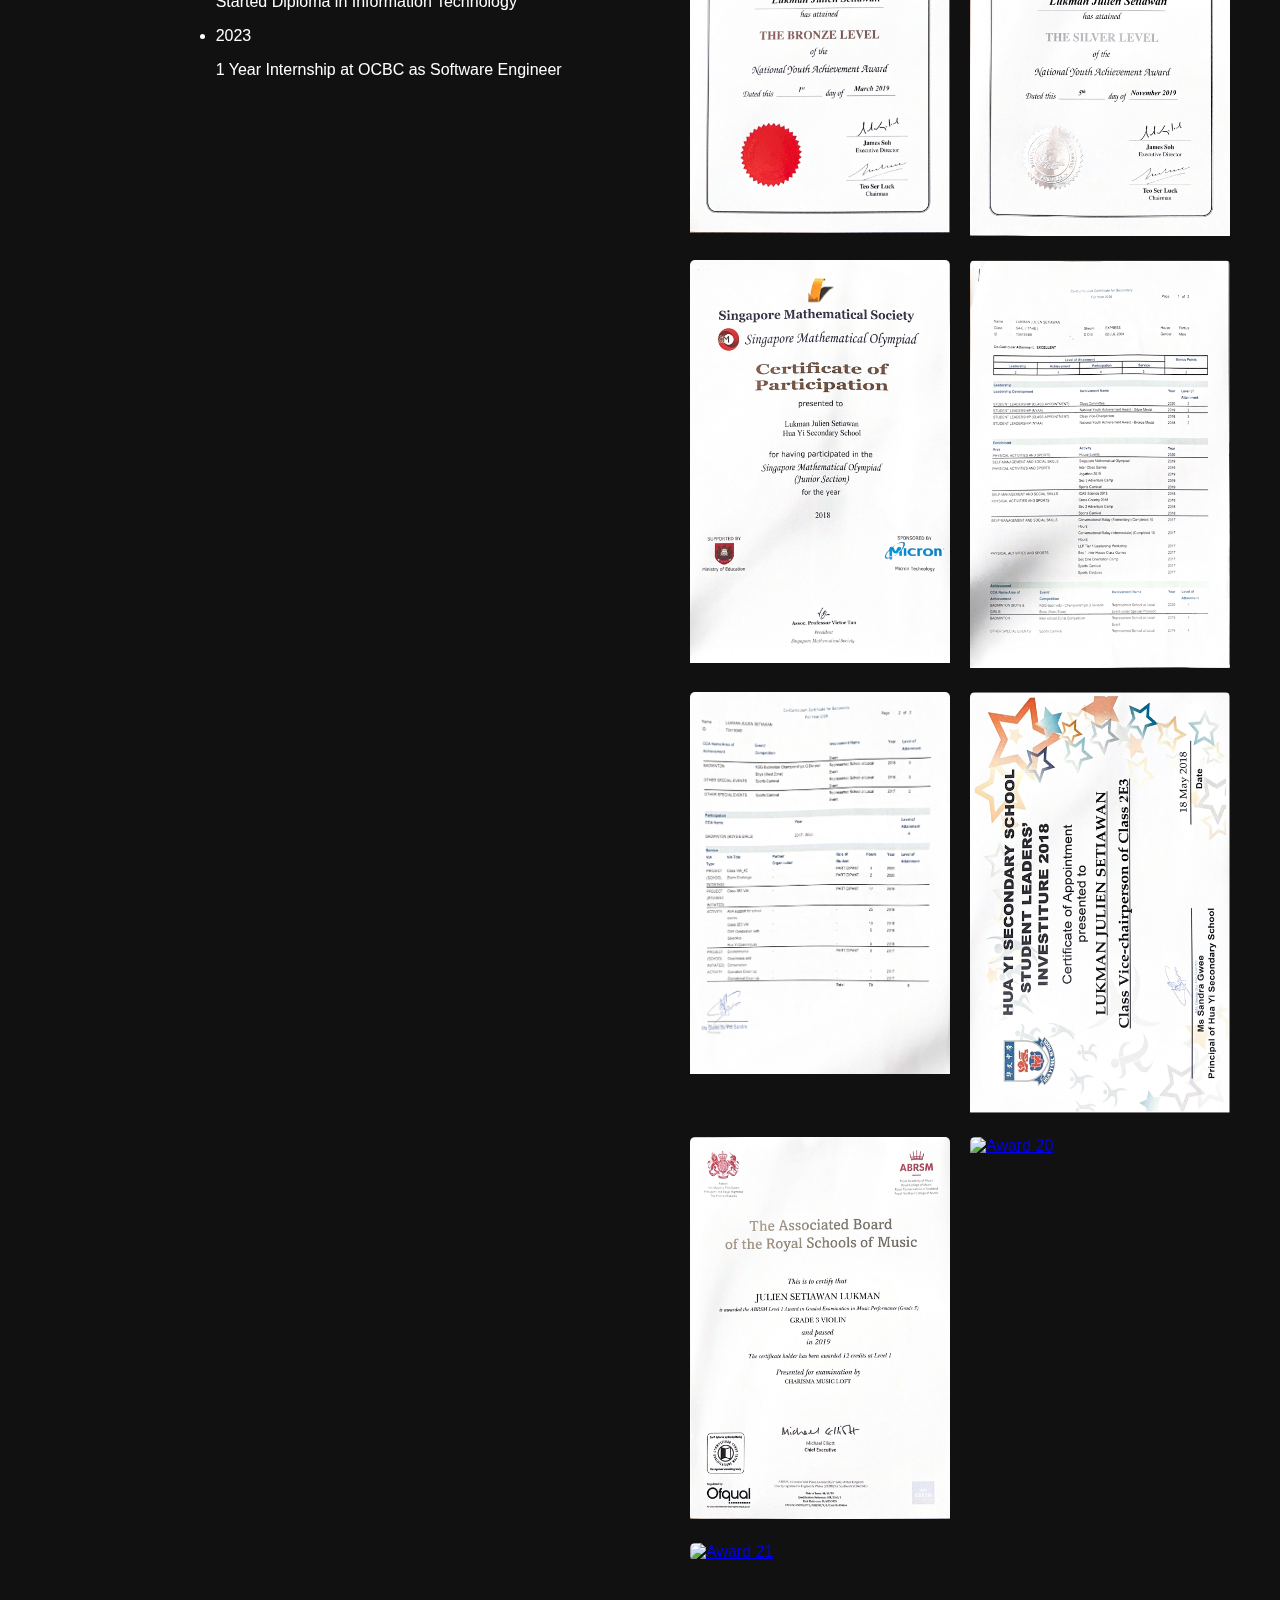
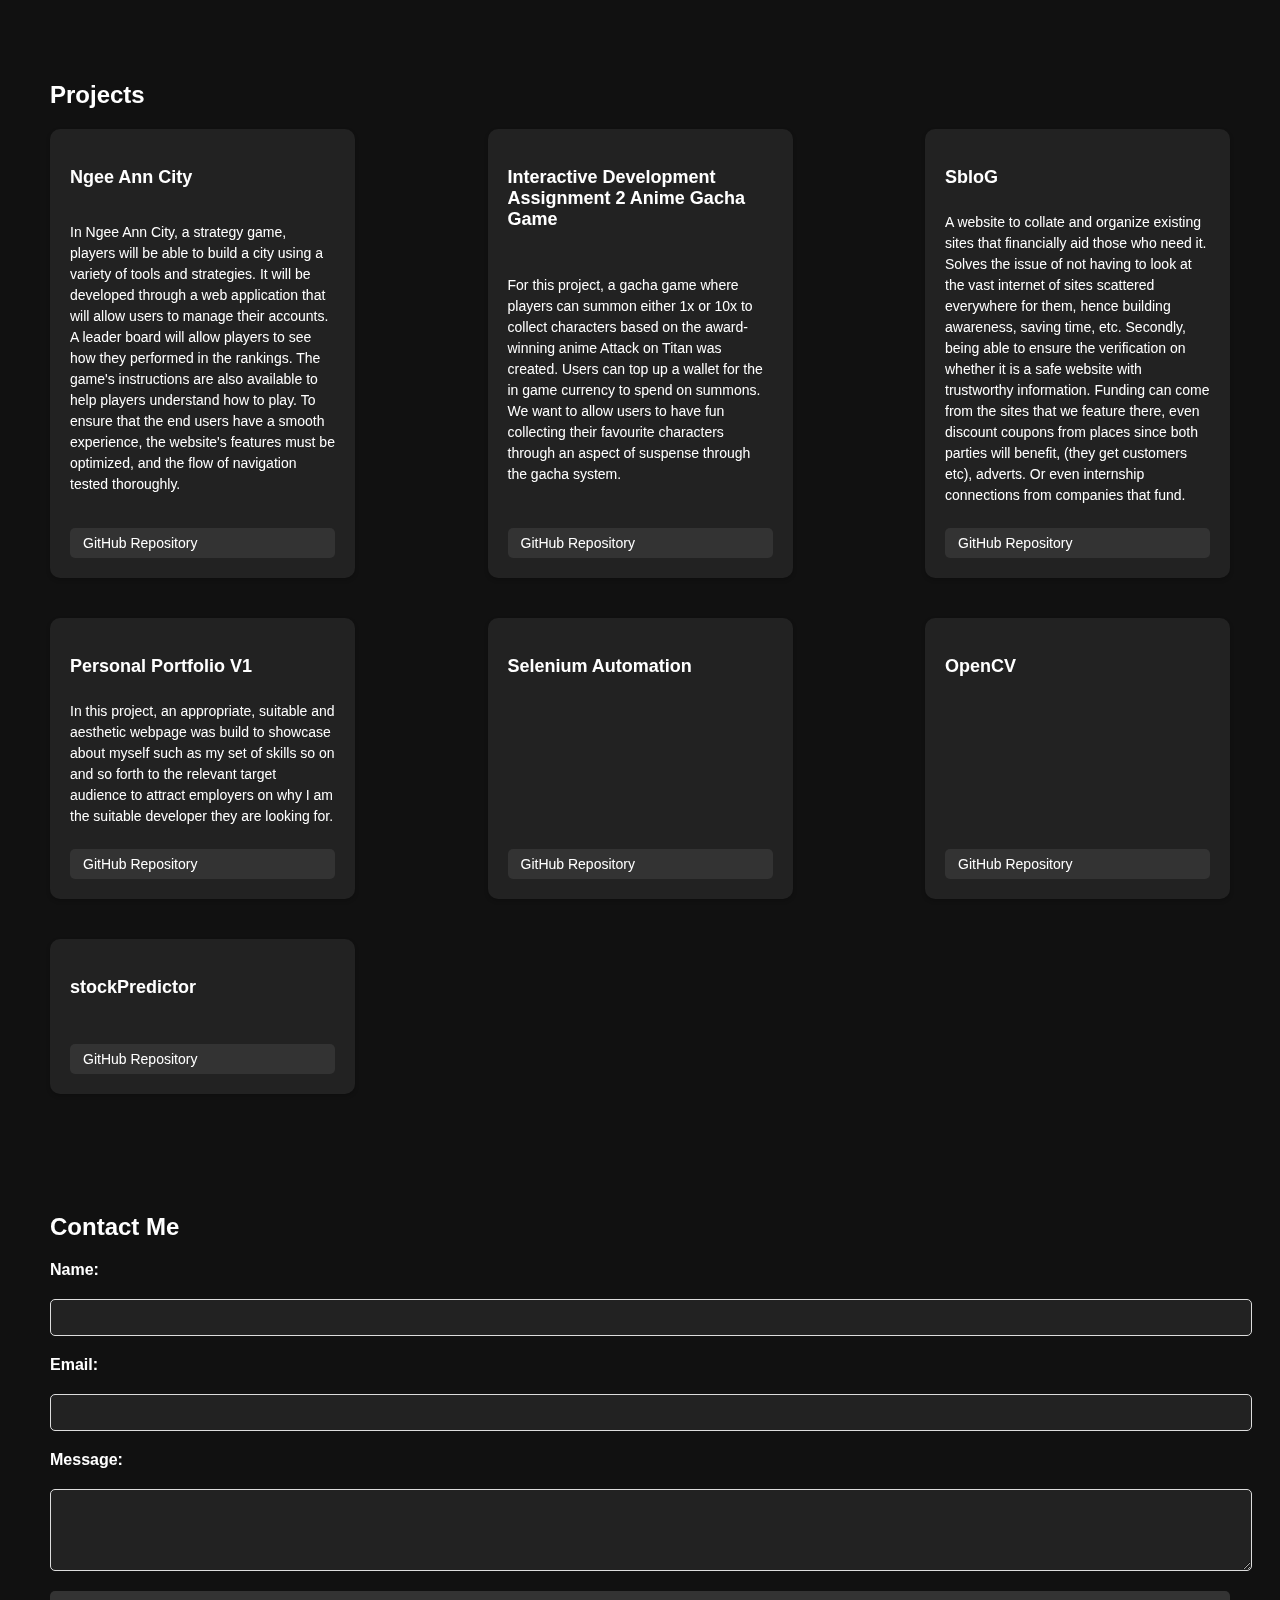
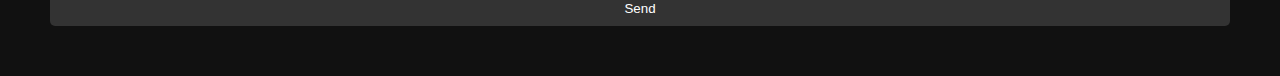
==== commit b8a65060: "updated education roadmap section" ====
--- a/index.html
+++ b/index.html
@@ -101,7 +101,7 @@
                     </li>
                     <li>
                         <span class="year">2023</span>
-                        <p>Started Internship at OCBC as Software Engineer</p>
+                        <p>1 Year Internship at OCBC as Software Engineer</p>
                     </li>
                     <!-- Add more timeline items as needed -->
                 </ul>
@@ -204,6 +204,16 @@
                 <div class="image">
                     <a href="images/violin_grade3.png" data-lightbox="image-gallery" data-title="Violin Grade 5 Pending">
                         <img src="images/violin_grade3.png" alt="Award 19">
+                    </a>
+                </div>
+                <div class="image">
+                    <a href="images/OCBC Director Referral.png" data-lightbox="image-gallery" data-title="OCBC Director Referral">
+                        <img src="images/OCBC Director Referral.png" alt="Award 20">
+                    </a>
+                </div>
+                <div class="image">
+                    <a href="images/OCBC Supervisor Referral.png" data-lightbox="image-gallery" data-title="OCBC Supervisor Referral">
+                        <img src="images/OCBC Supervisor Referral.png" alt="Award 21">
                     </a>
                 </div>
                 <!-- Add more image entries as needed -->
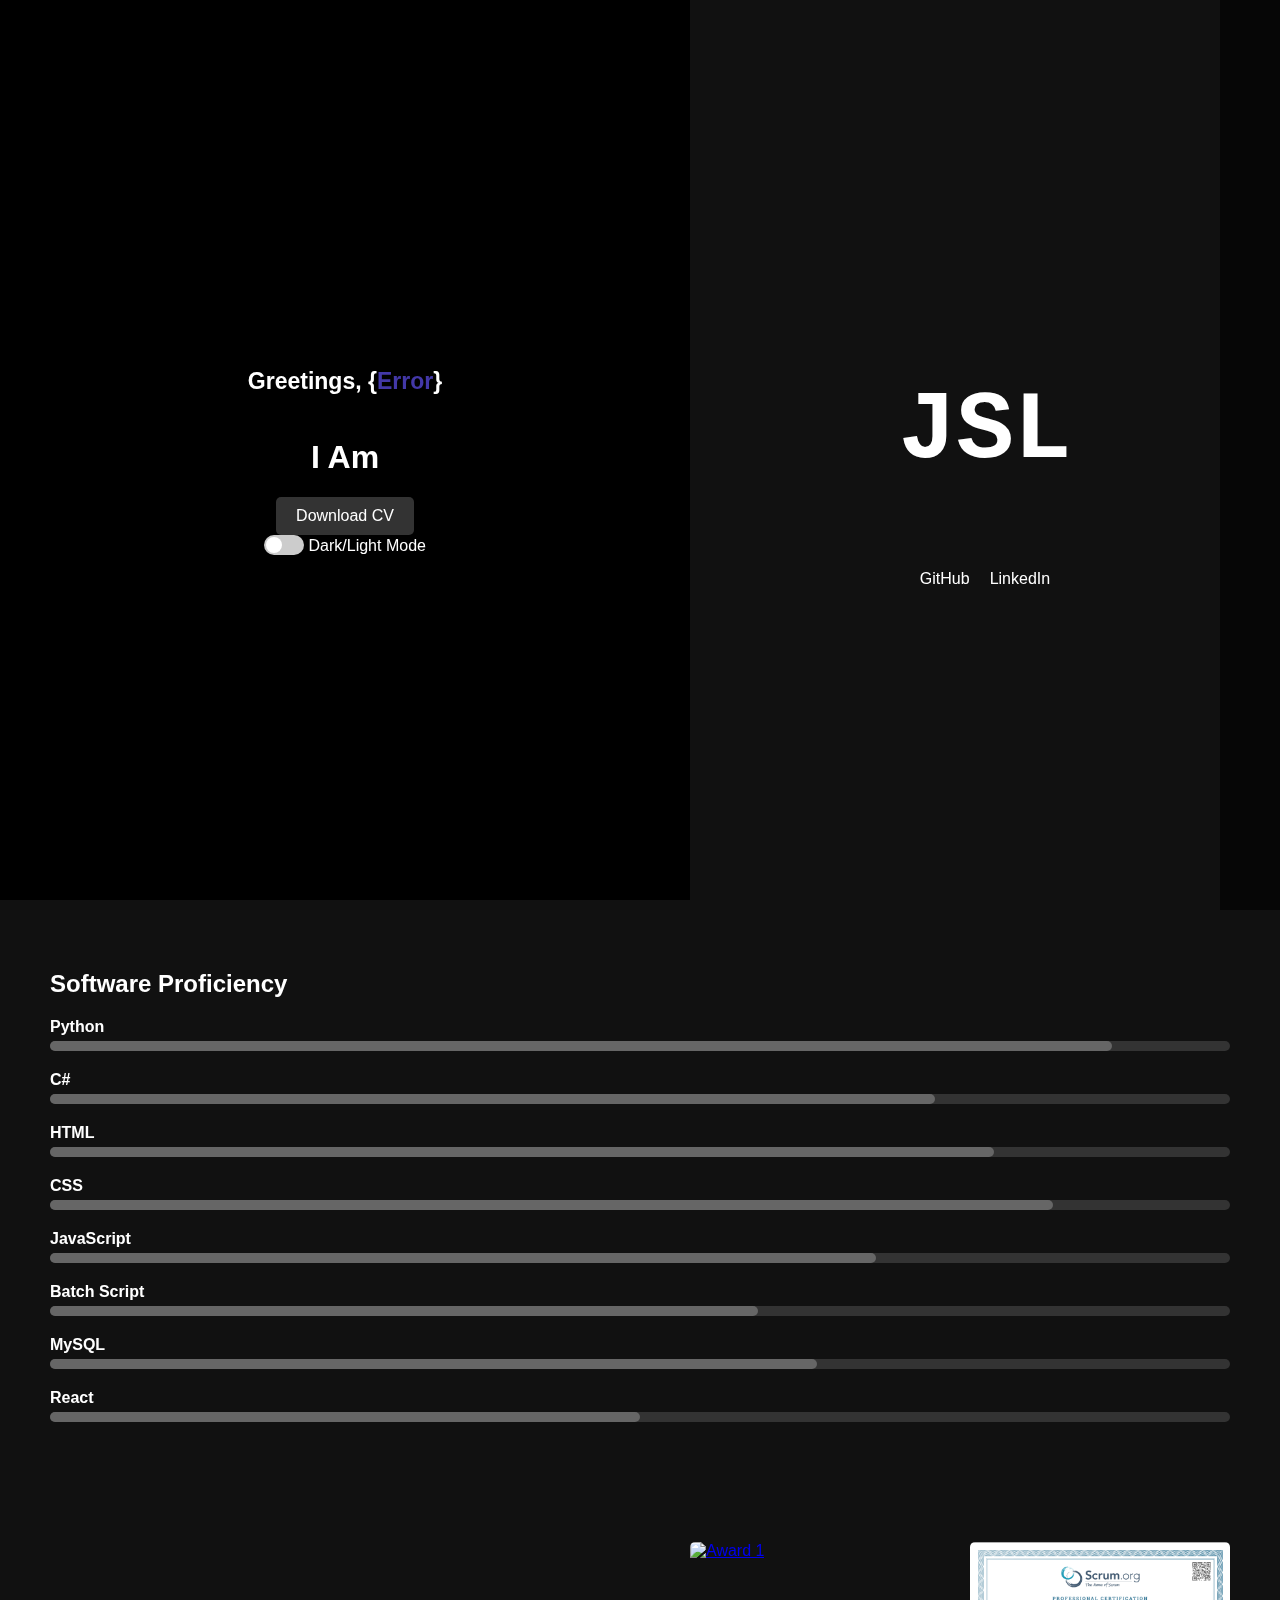
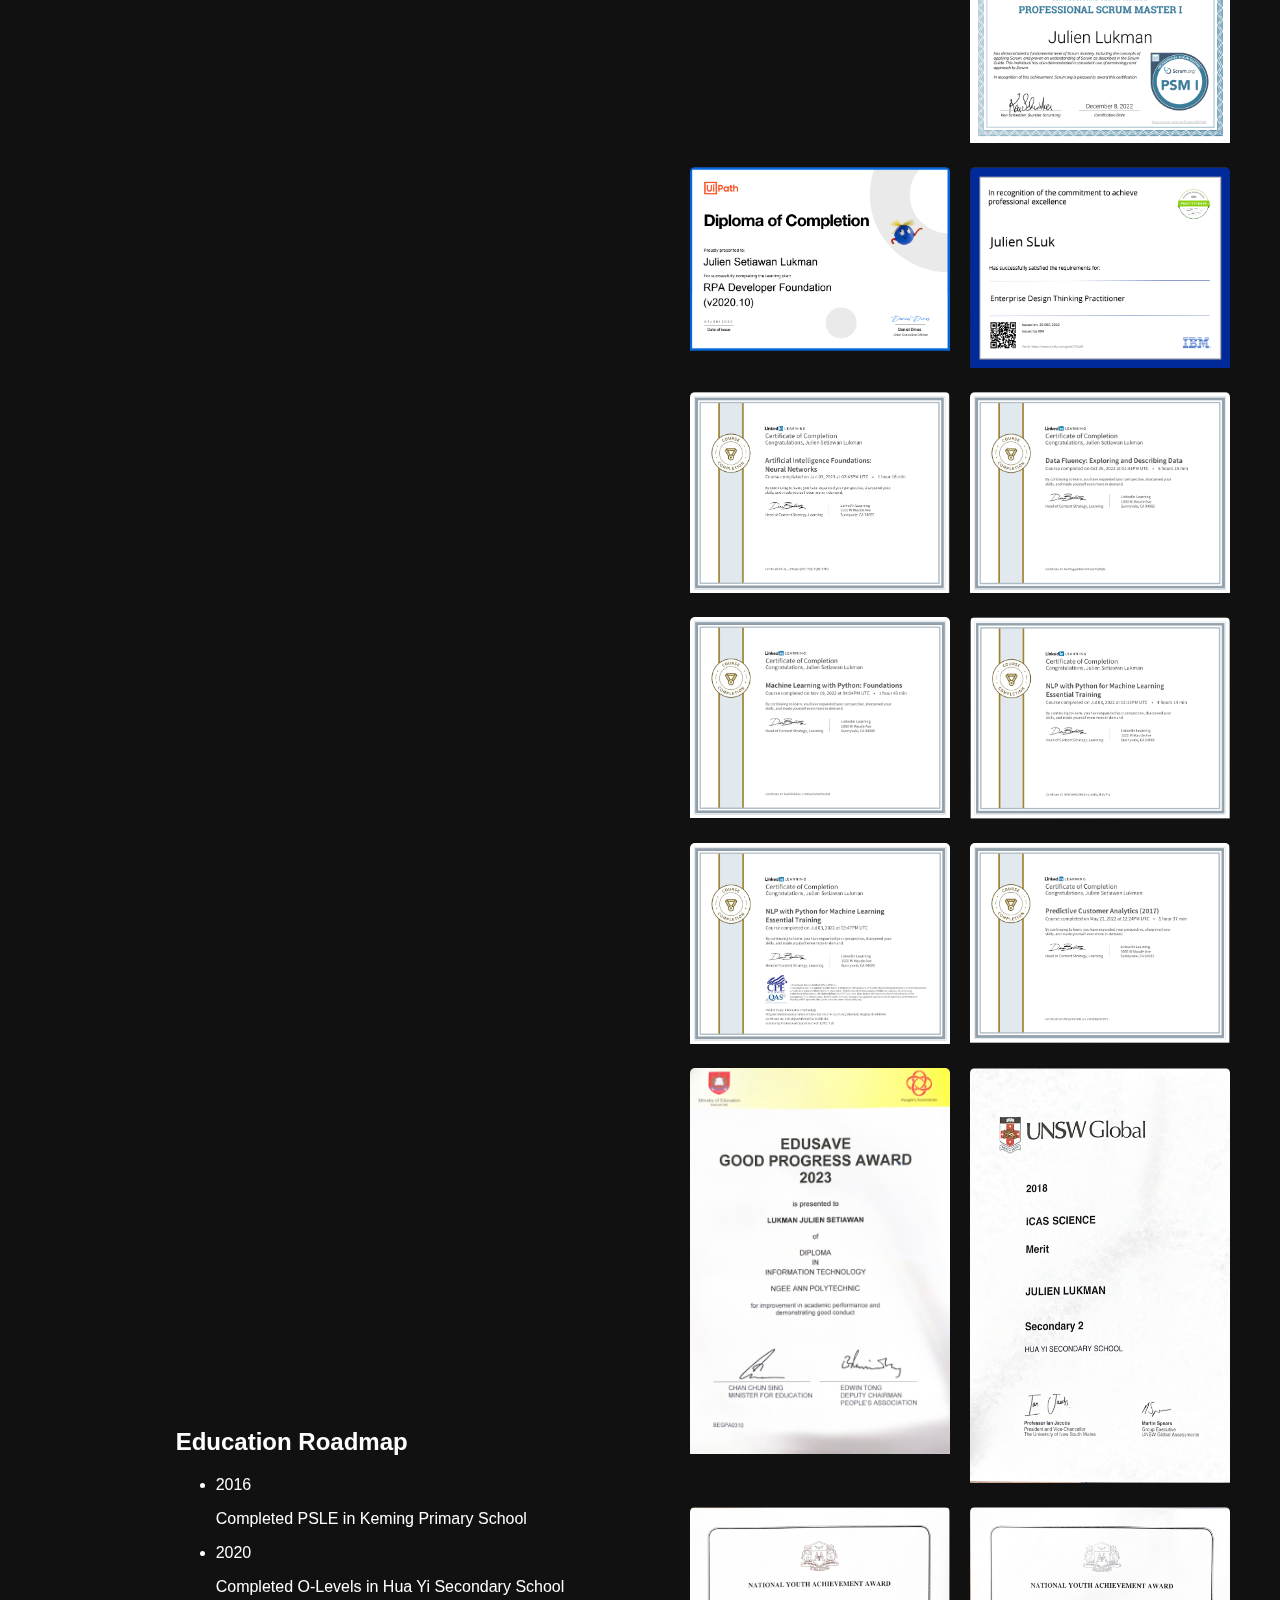
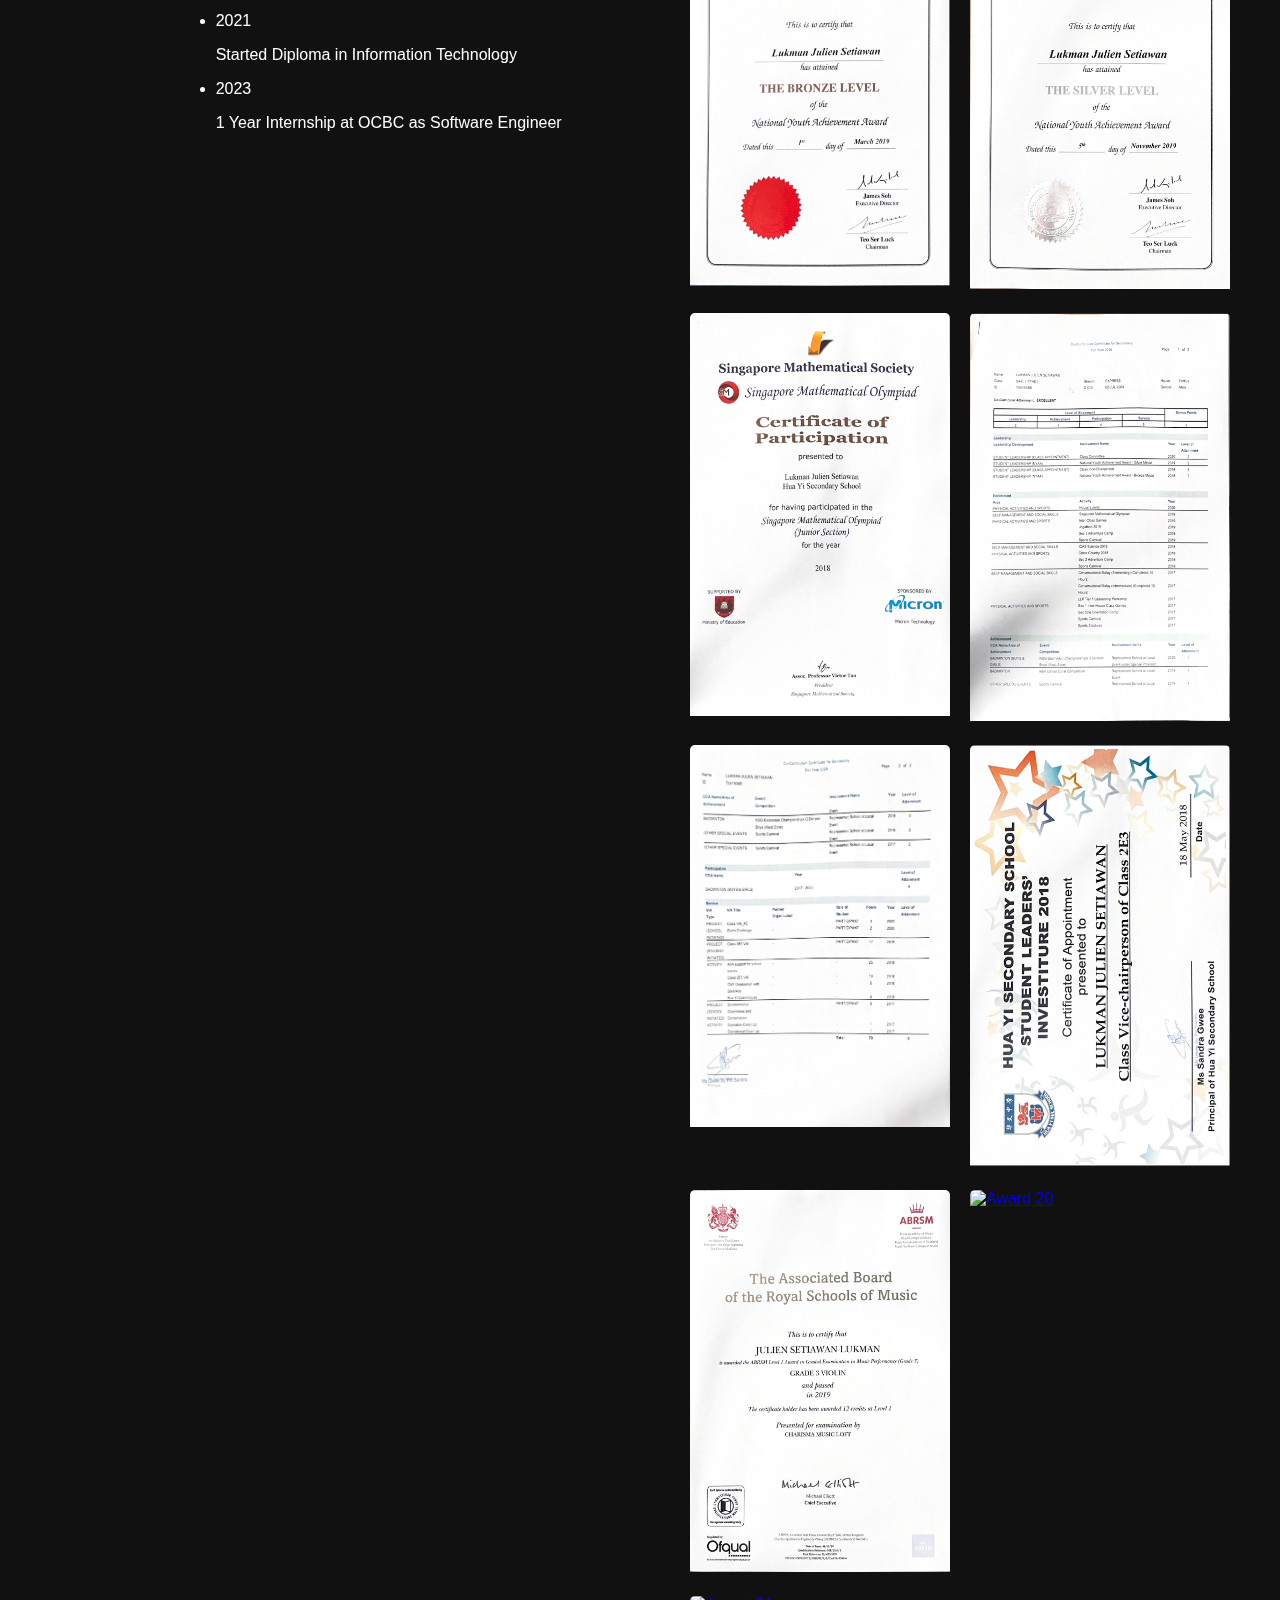
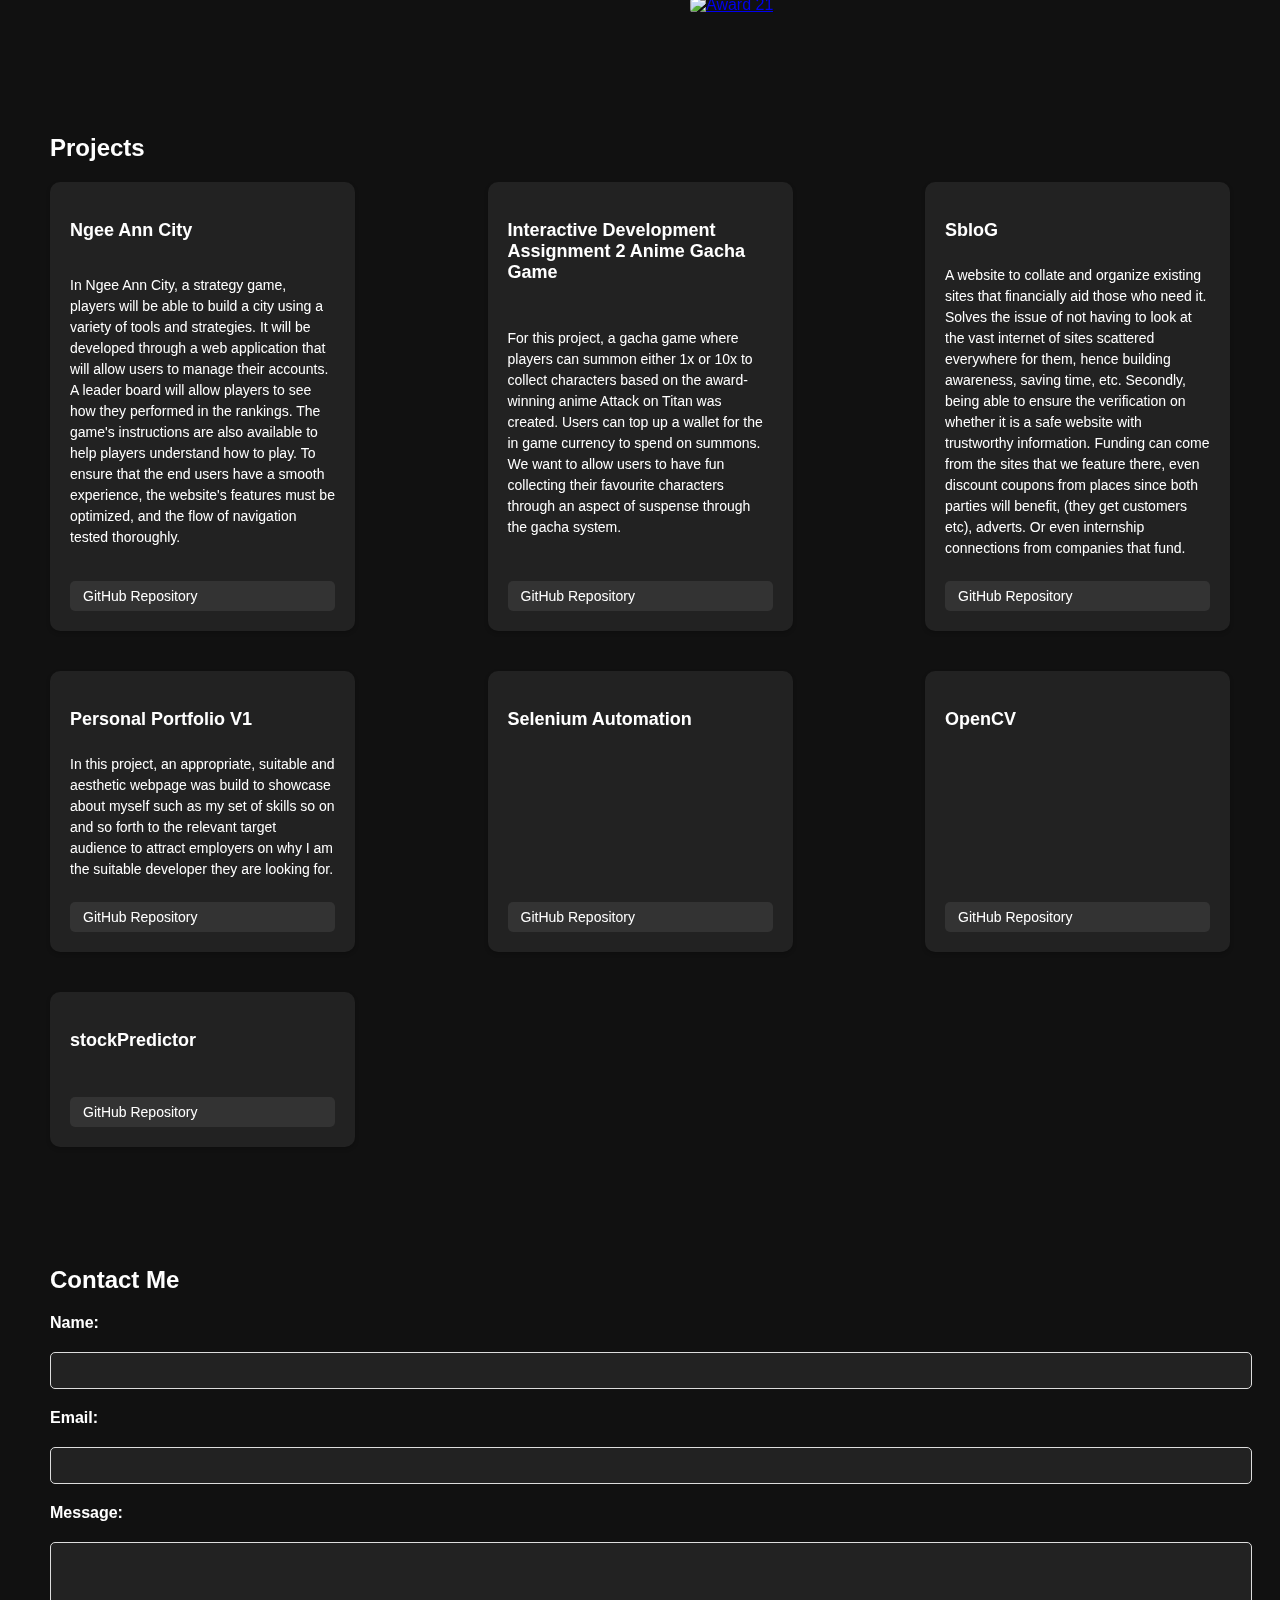
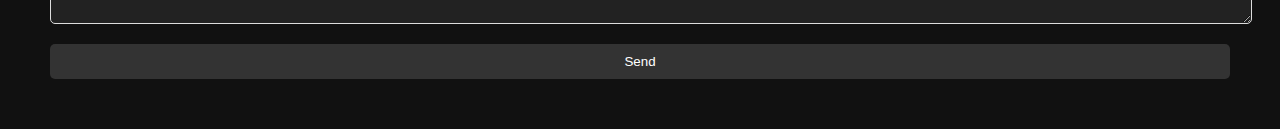
==== commit ff3c295e: "updated software proficiency section" ====
--- a/index.html
+++ b/index.html
@@ -77,6 +77,12 @@
             <span class="skill-name">MySQL</span>
             <div class="skill-progress">
                 <div class="progress-bar mysql"></div>
+            </div>
+        </div>
+        <div class="skill">
+            <span class="skill-name">React</span>
+            <div class="skill-progress">
+                <div class="progress-bar react"></div>
             </div>
         </div>
     </div>
--- a/styles.css
+++ b/styles.css
@@ -1,3 +1,5 @@
+@import url("https://fonts.googleapis.com/css2?family=Mulish:wght@400;500;600&family=Poppins:wght@100;200;300;400;500;600;700;800;900&display=swap");
+
 body {
   margin: 0;
   font-family: Arial, sans-serif;
@@ -133,6 +135,11 @@
 .mysql {
   background-color: #666; /* Gray for MySQL */
   width: 65%; /* Adjust percentage as needed */
+}
+
+.react {
+  background-color: #666; /* Gray for react */
+  width: 50%; /* Adjust percentage as needed */
 }
 
 
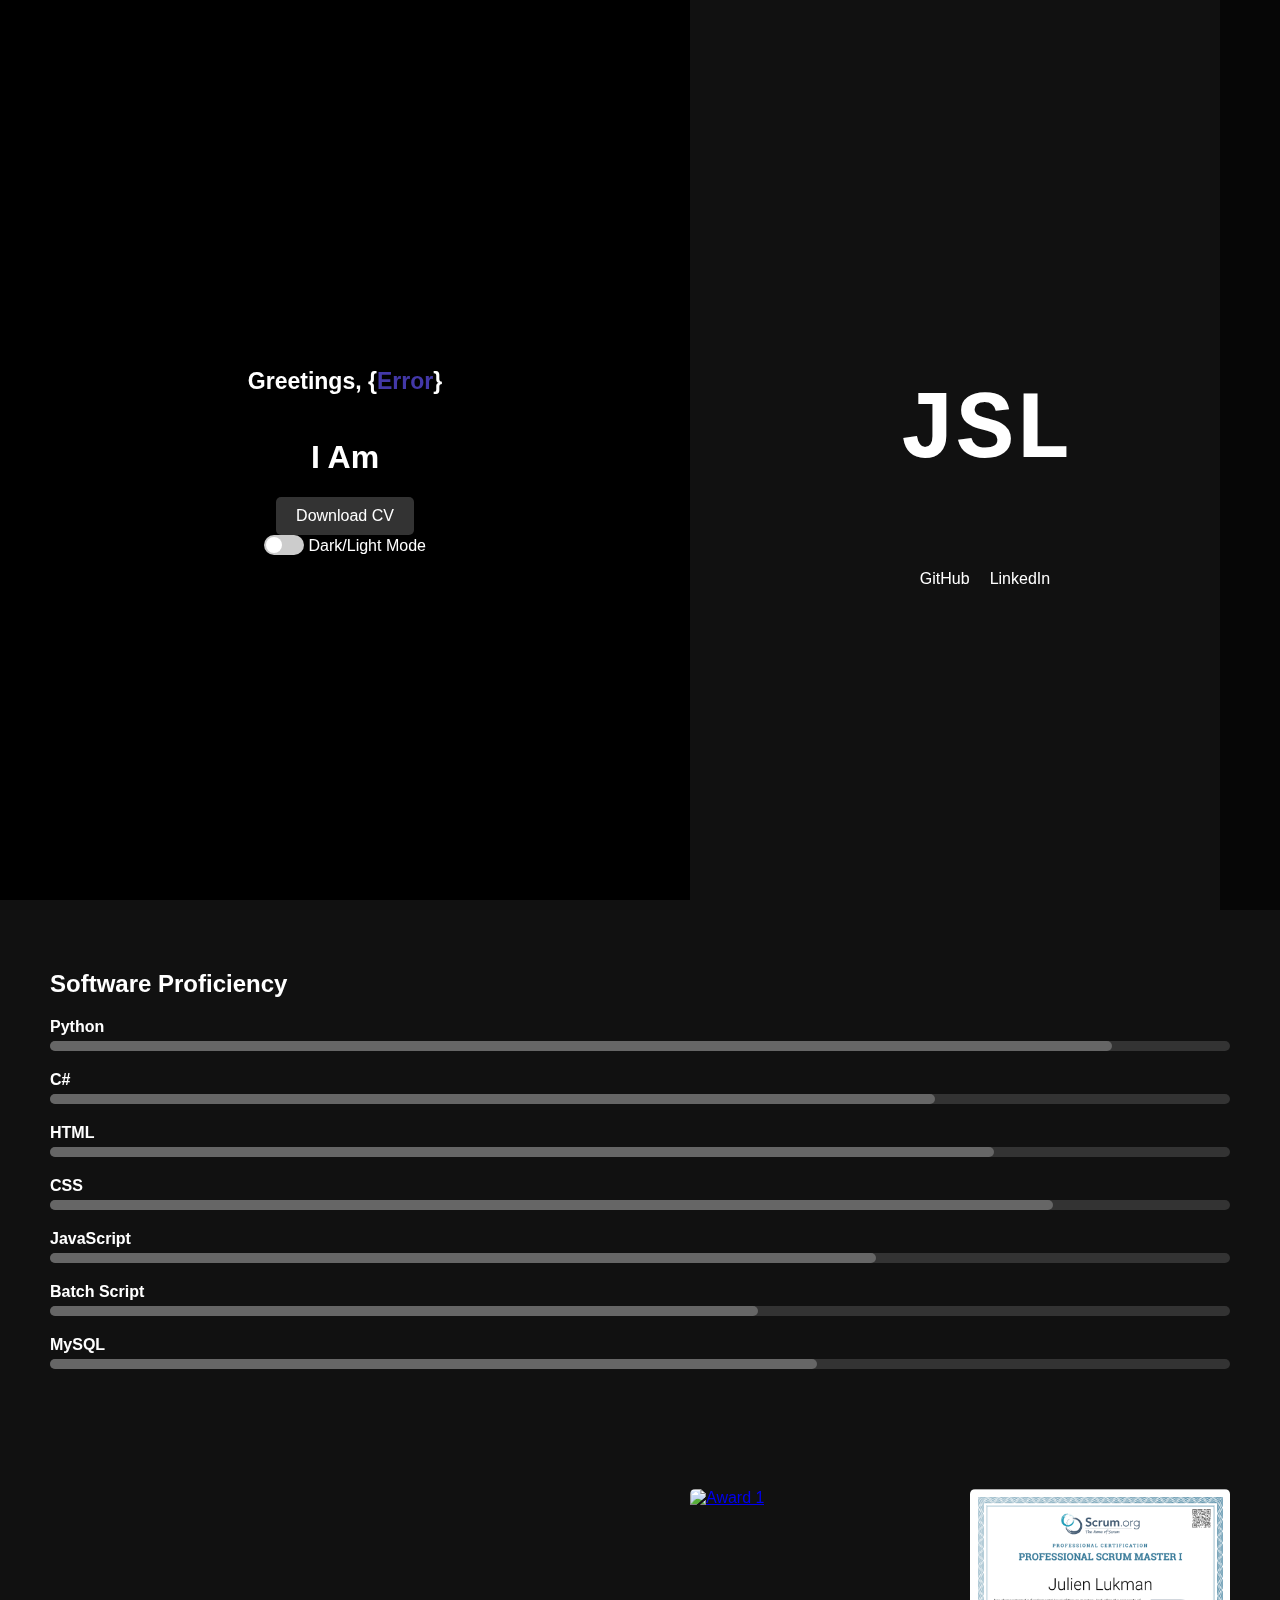
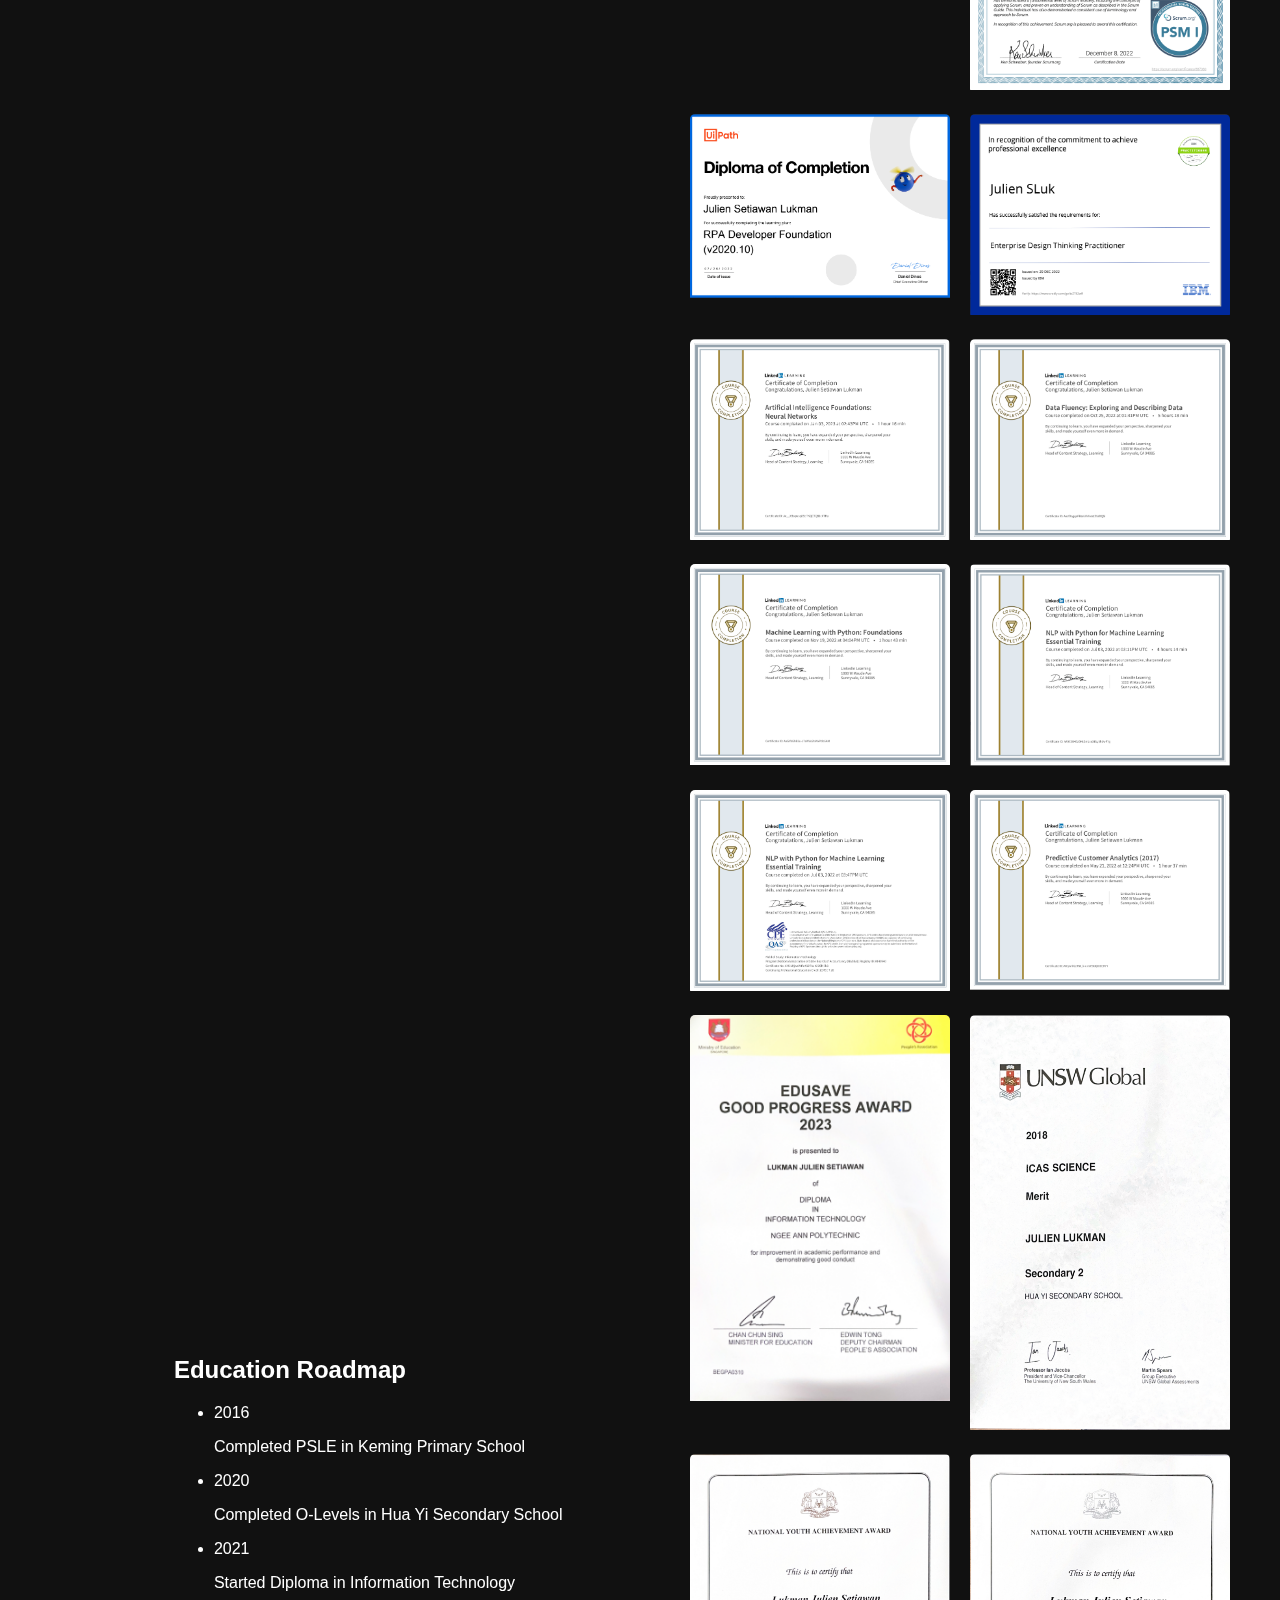
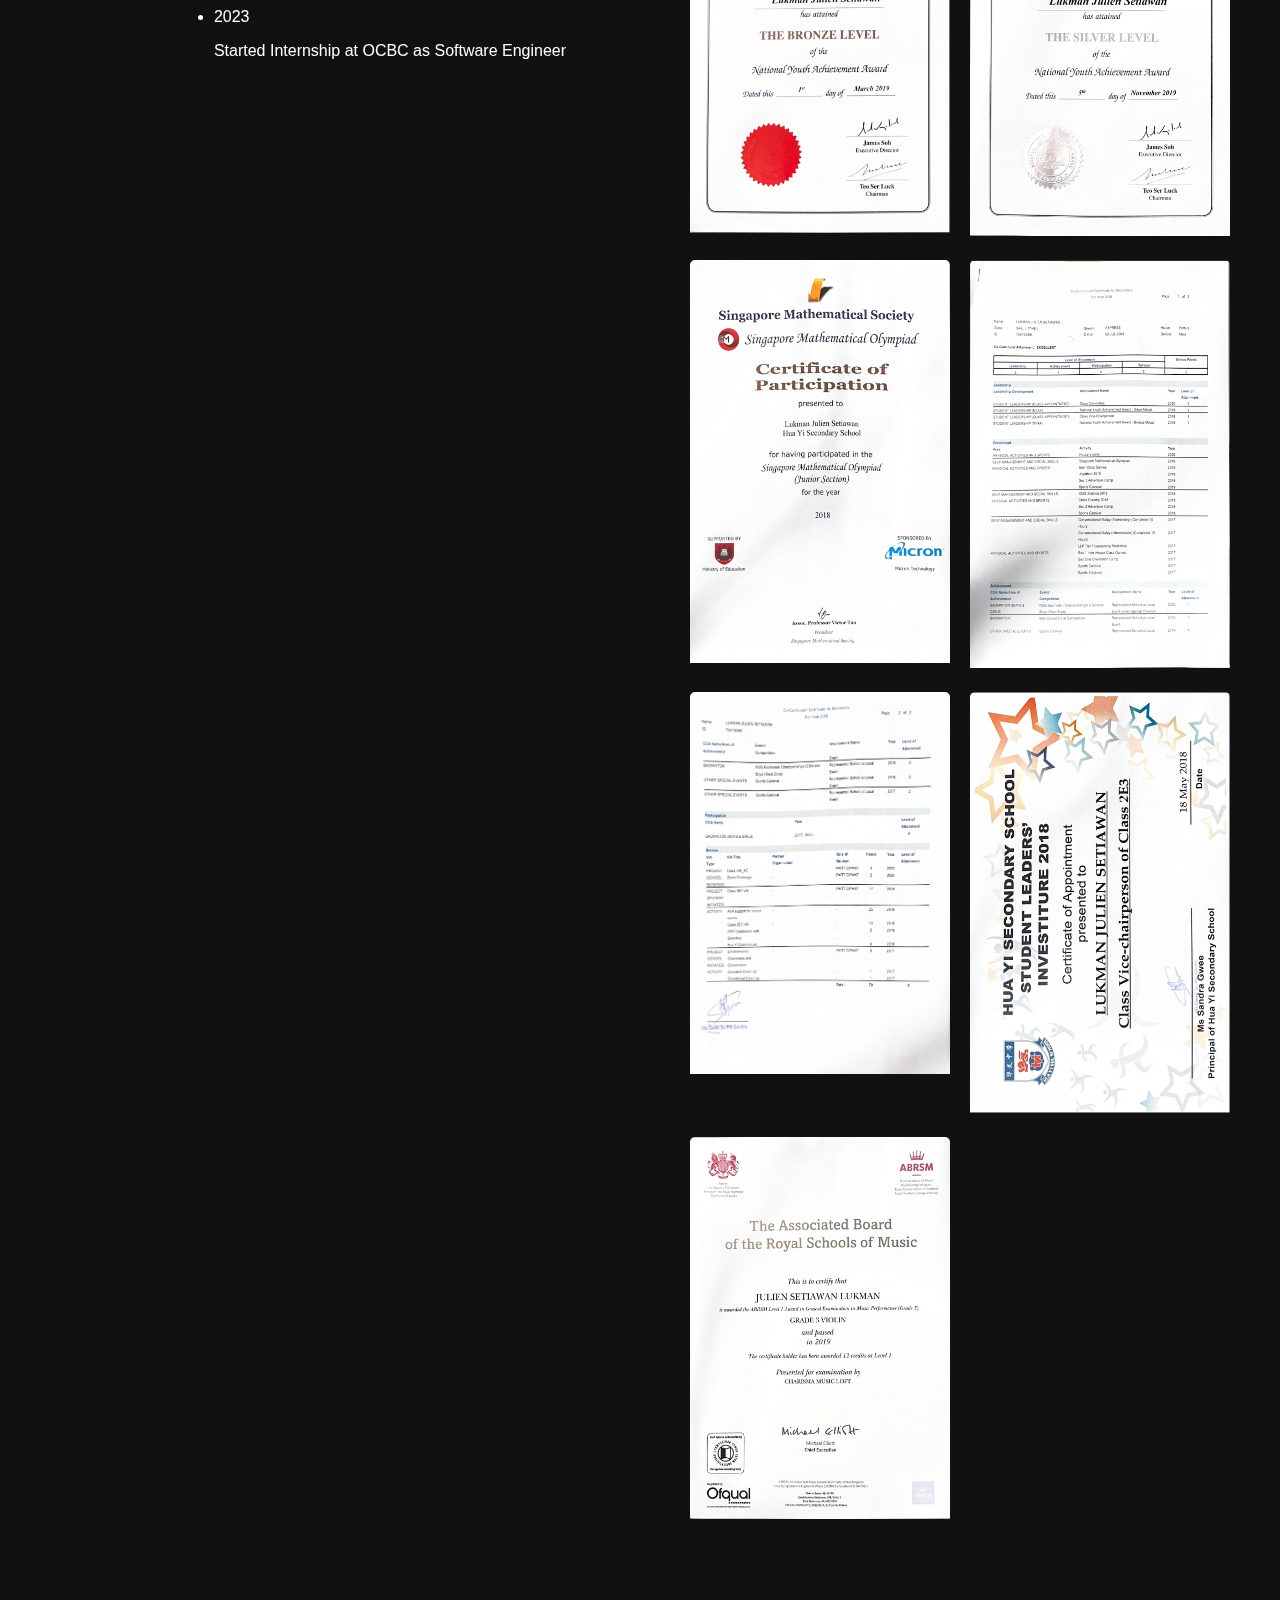
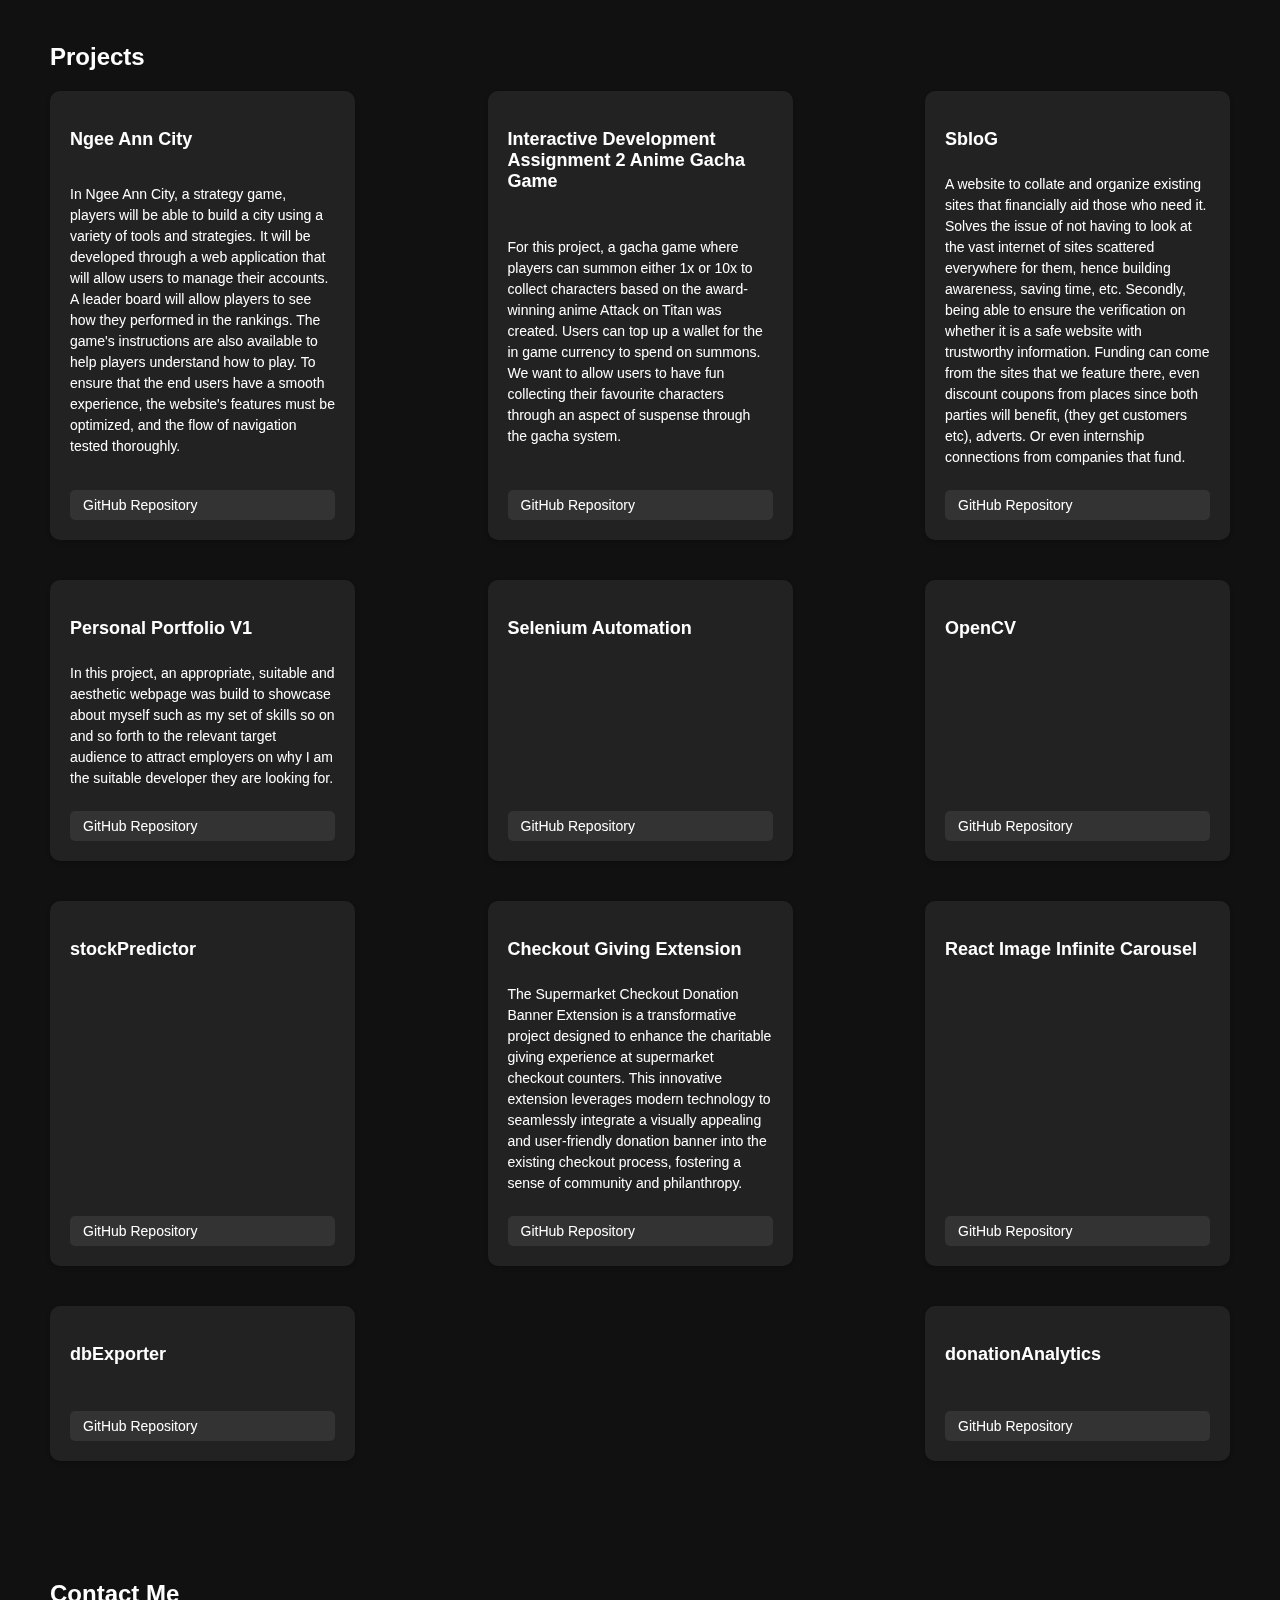
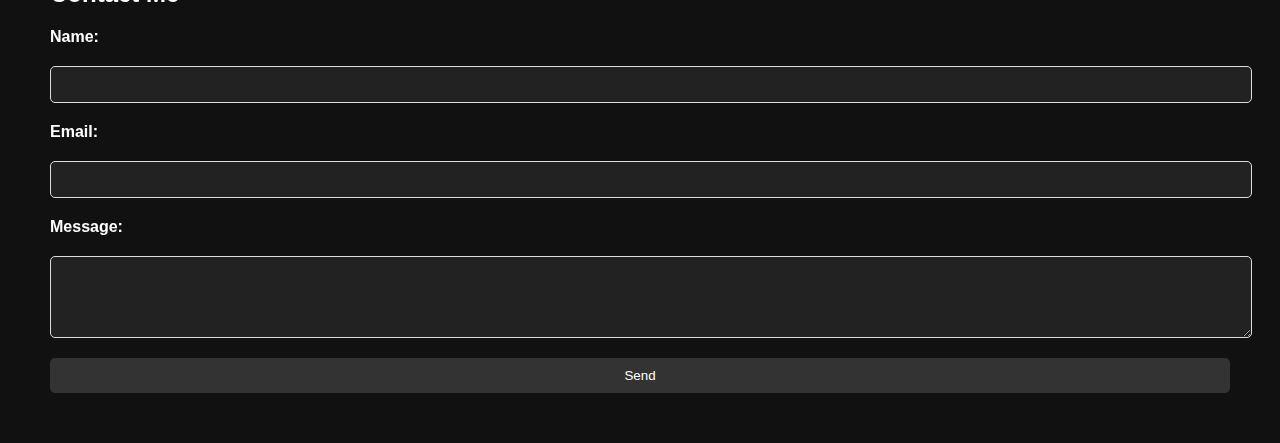
==== commit 26c73efd: "updated projects section" ====
--- a/index.html
+++ b/index.html
@@ -79,12 +79,6 @@
                 <div class="progress-bar mysql"></div>
             </div>
         </div>
-        <div class="skill">
-            <span class="skill-name">React</span>
-            <div class="skill-progress">
-                <div class="progress-bar react"></div>
-            </div>
-        </div>
     </div>
 
     <div class="education-awards-section" id="education-awards-section">
@@ -107,7 +101,7 @@
                     </li>
                     <li>
                         <span class="year">2023</span>
-                        <p>1 Year Internship at OCBC as Software Engineer</p>
+                        <p>Started Internship at OCBC as Software Engineer</p>
                     </li>
                     <!-- Add more timeline items as needed -->
                 </ul>
@@ -210,16 +204,6 @@
                 <div class="image">
                     <a href="images/violin_grade3.png" data-lightbox="image-gallery" data-title="Violin Grade 5 Pending">
                         <img src="images/violin_grade3.png" alt="Award 19">
-                    </a>
-                </div>
-                <div class="image">
-                    <a href="images/OCBC Director Referral.png" data-lightbox="image-gallery" data-title="OCBC Director Referral">
-                        <img src="images/OCBC Director Referral.png" alt="Award 20">
-                    </a>
-                </div>
-                <div class="image">
-                    <a href="images/OCBC Supervisor Referral.png" data-lightbox="image-gallery" data-title="OCBC Supervisor Referral">
-                        <img src="images/OCBC Supervisor Referral.png" alt="Award 21">
                     </a>
                 </div>
                 <!-- Add more image entries as needed -->
@@ -329,6 +313,26 @@
                 <h3>stockPredictor</h3>
                 <p></p>
                 <a href="https://github.com/JulienSLuk/stockPredictor" target="_blank">GitHub Repository</a>
+            </div>
+            <div class="project">
+                <h3>Checkout Giving Extension</h3>
+                <p>The Supermarket Checkout Donation Banner Extension is a transformative project designed to enhance the charitable giving experience at supermarket checkout counters. This innovative extension leverages modern technology to seamlessly integrate a visually appealing and user-friendly donation banner into the existing checkout process, fostering a sense of community and philanthropy.</p>
+                <a href="https://github.com/JulienSLuk/proid" target="_blank">GitHub Repository</a>
+            </div>
+            <div class="project">
+                <h3>React Image Infinite Carousel</h3>
+                <p></p>
+                <a href="https://github.com/JulienSLuk/ocbc-red-conf" target="_blank">GitHub Repository</a>
+            </div>
+            <div class="project">
+                <h3>dbExporter</h3>
+                <p></p>
+                <a href="https://github.com/JulienSLuk/dbExporter" target="_blank">GitHub Repository</a>
+            </div>
+            <div class="project">
+                <h3>donationAnalytics</h3>
+                <p></p>
+                <a href="https://github.com/JulienSLuk/donationAnalytics" target="_blank">GitHub Repository</a>
             </div>
             <!-- Add more project entries as needed -->
         </div>
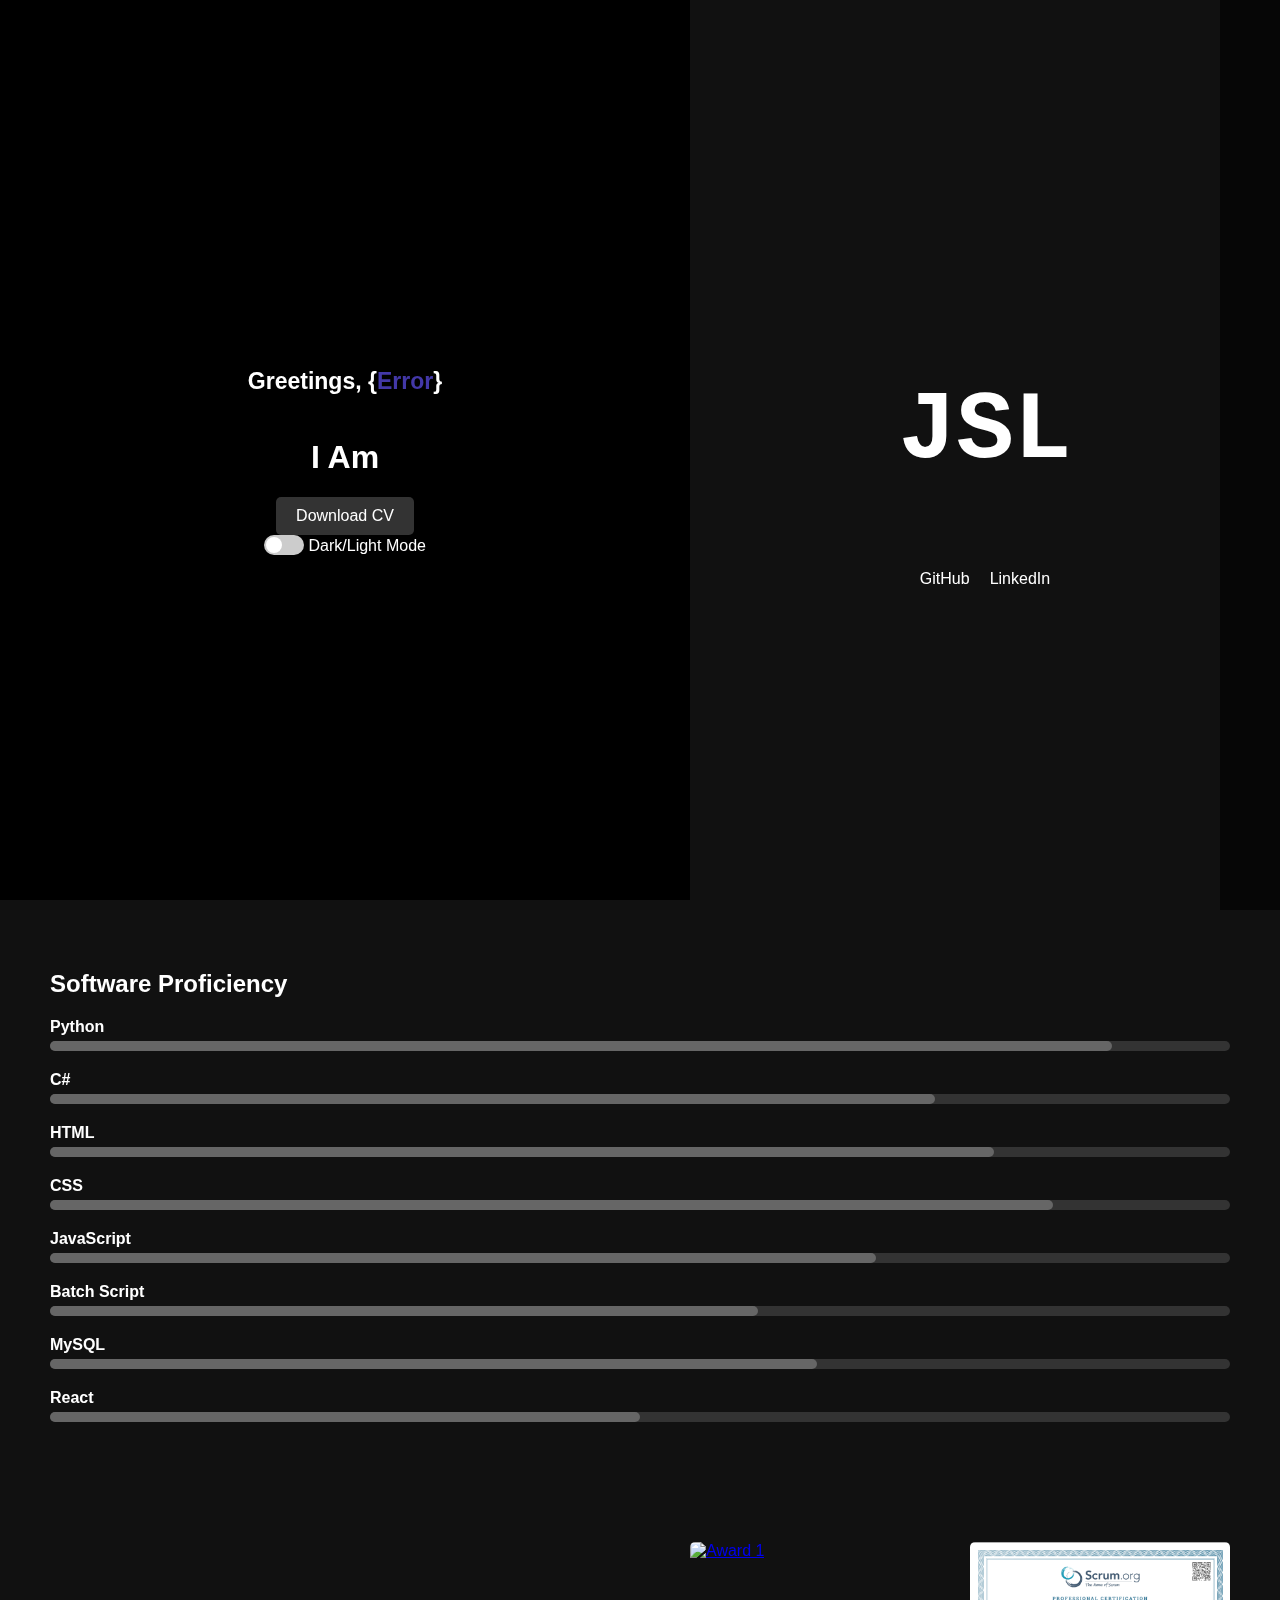
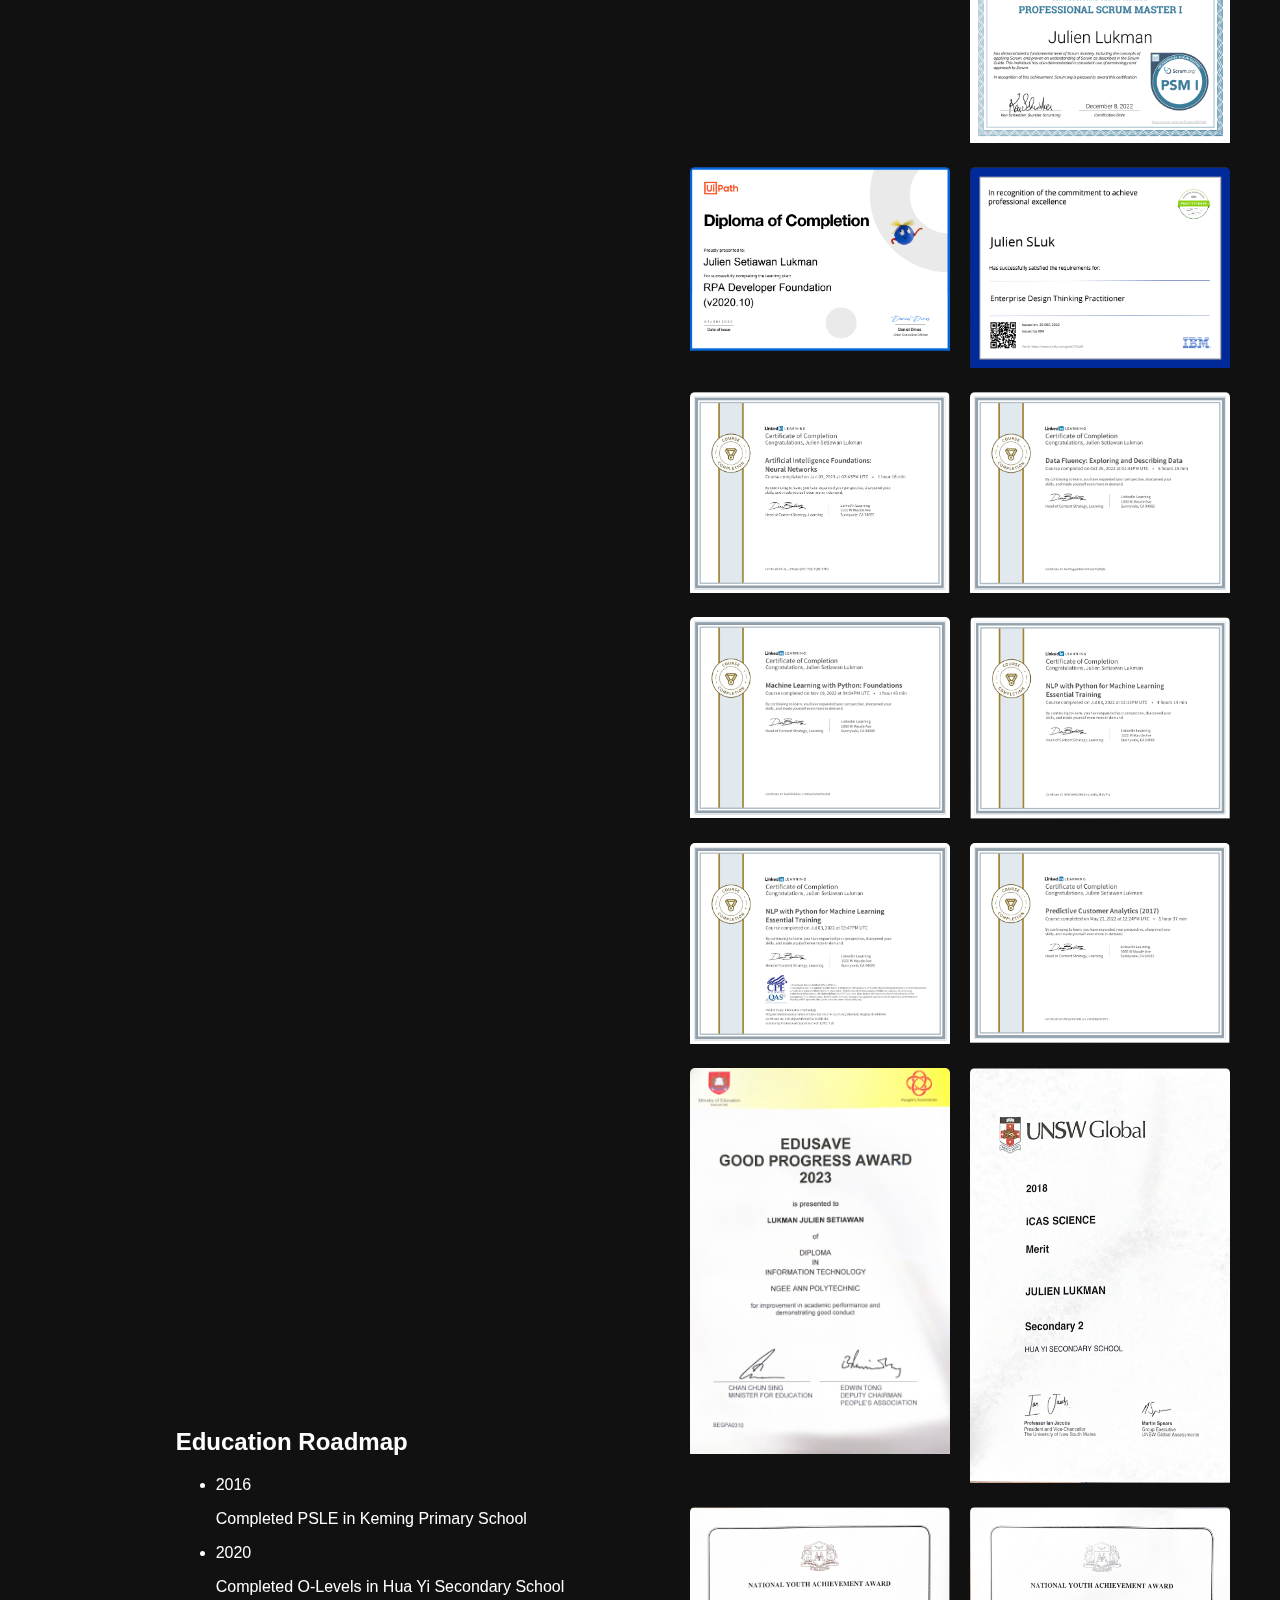
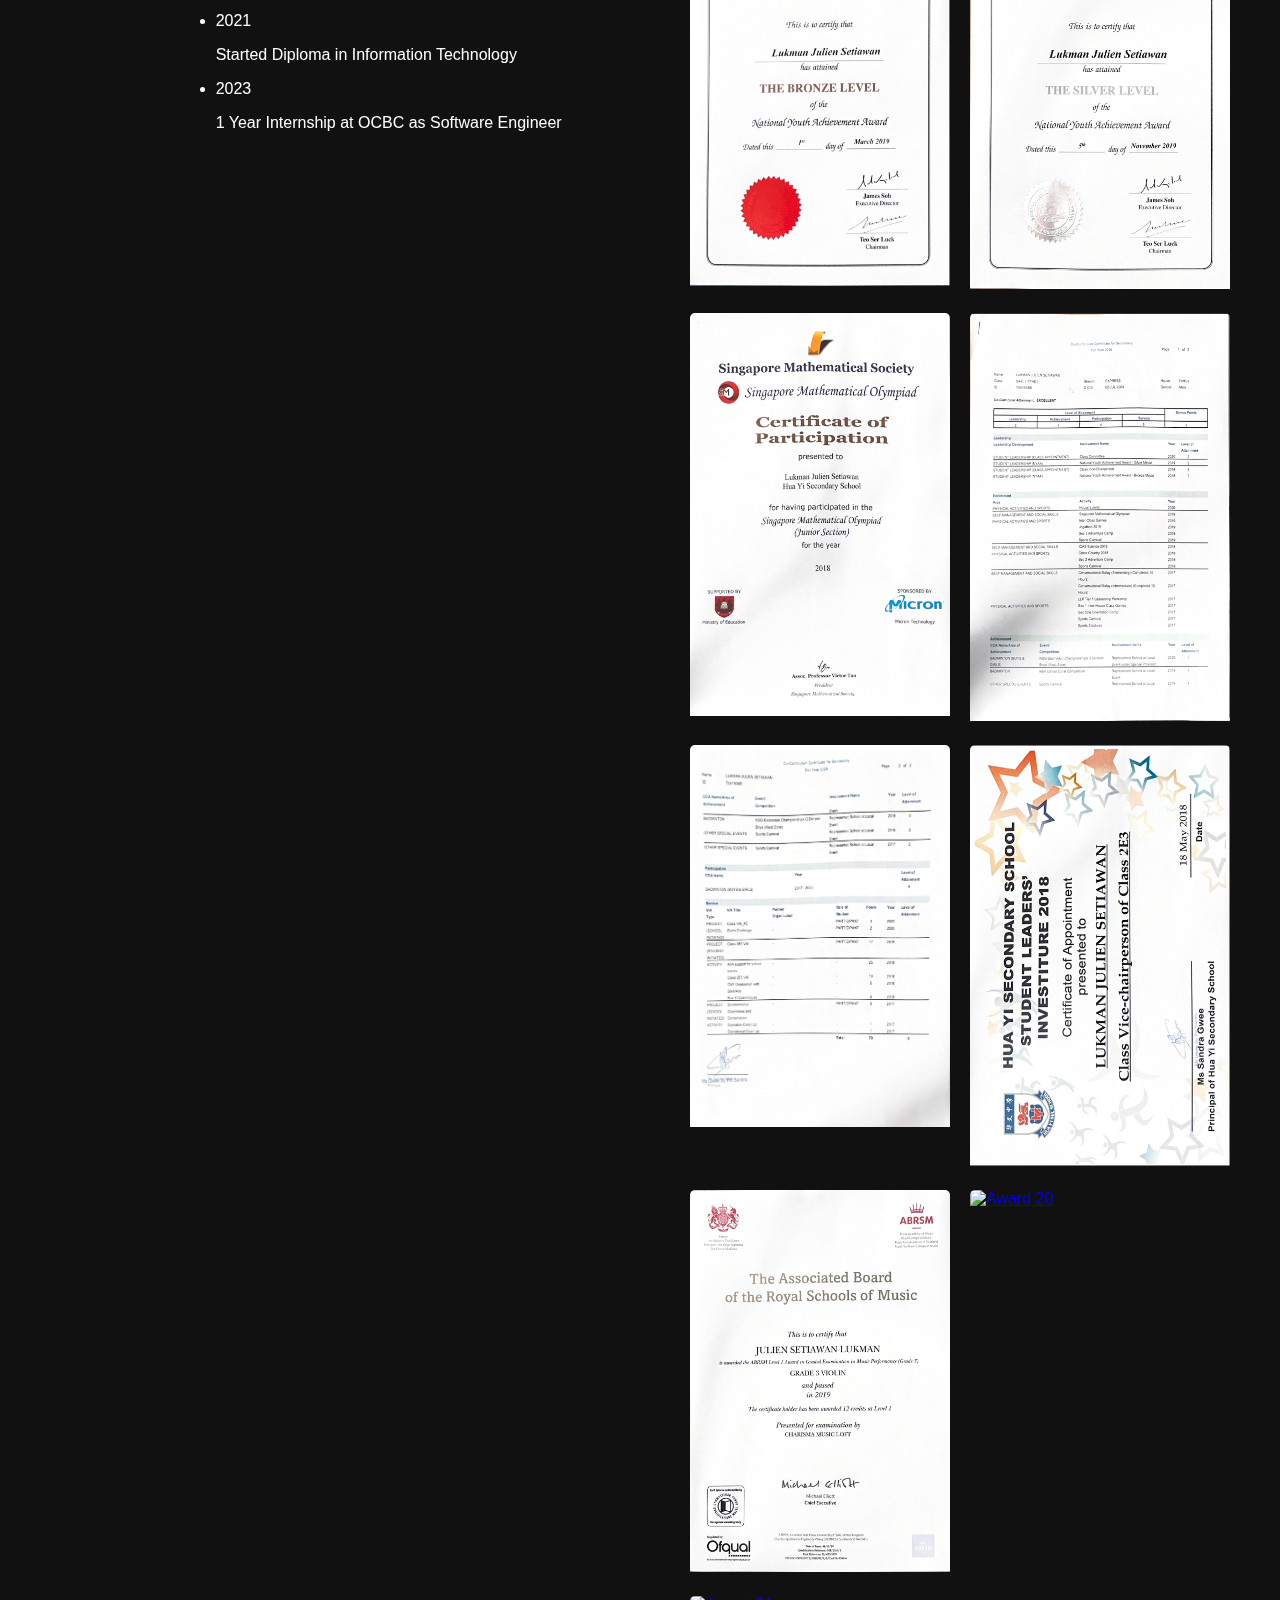
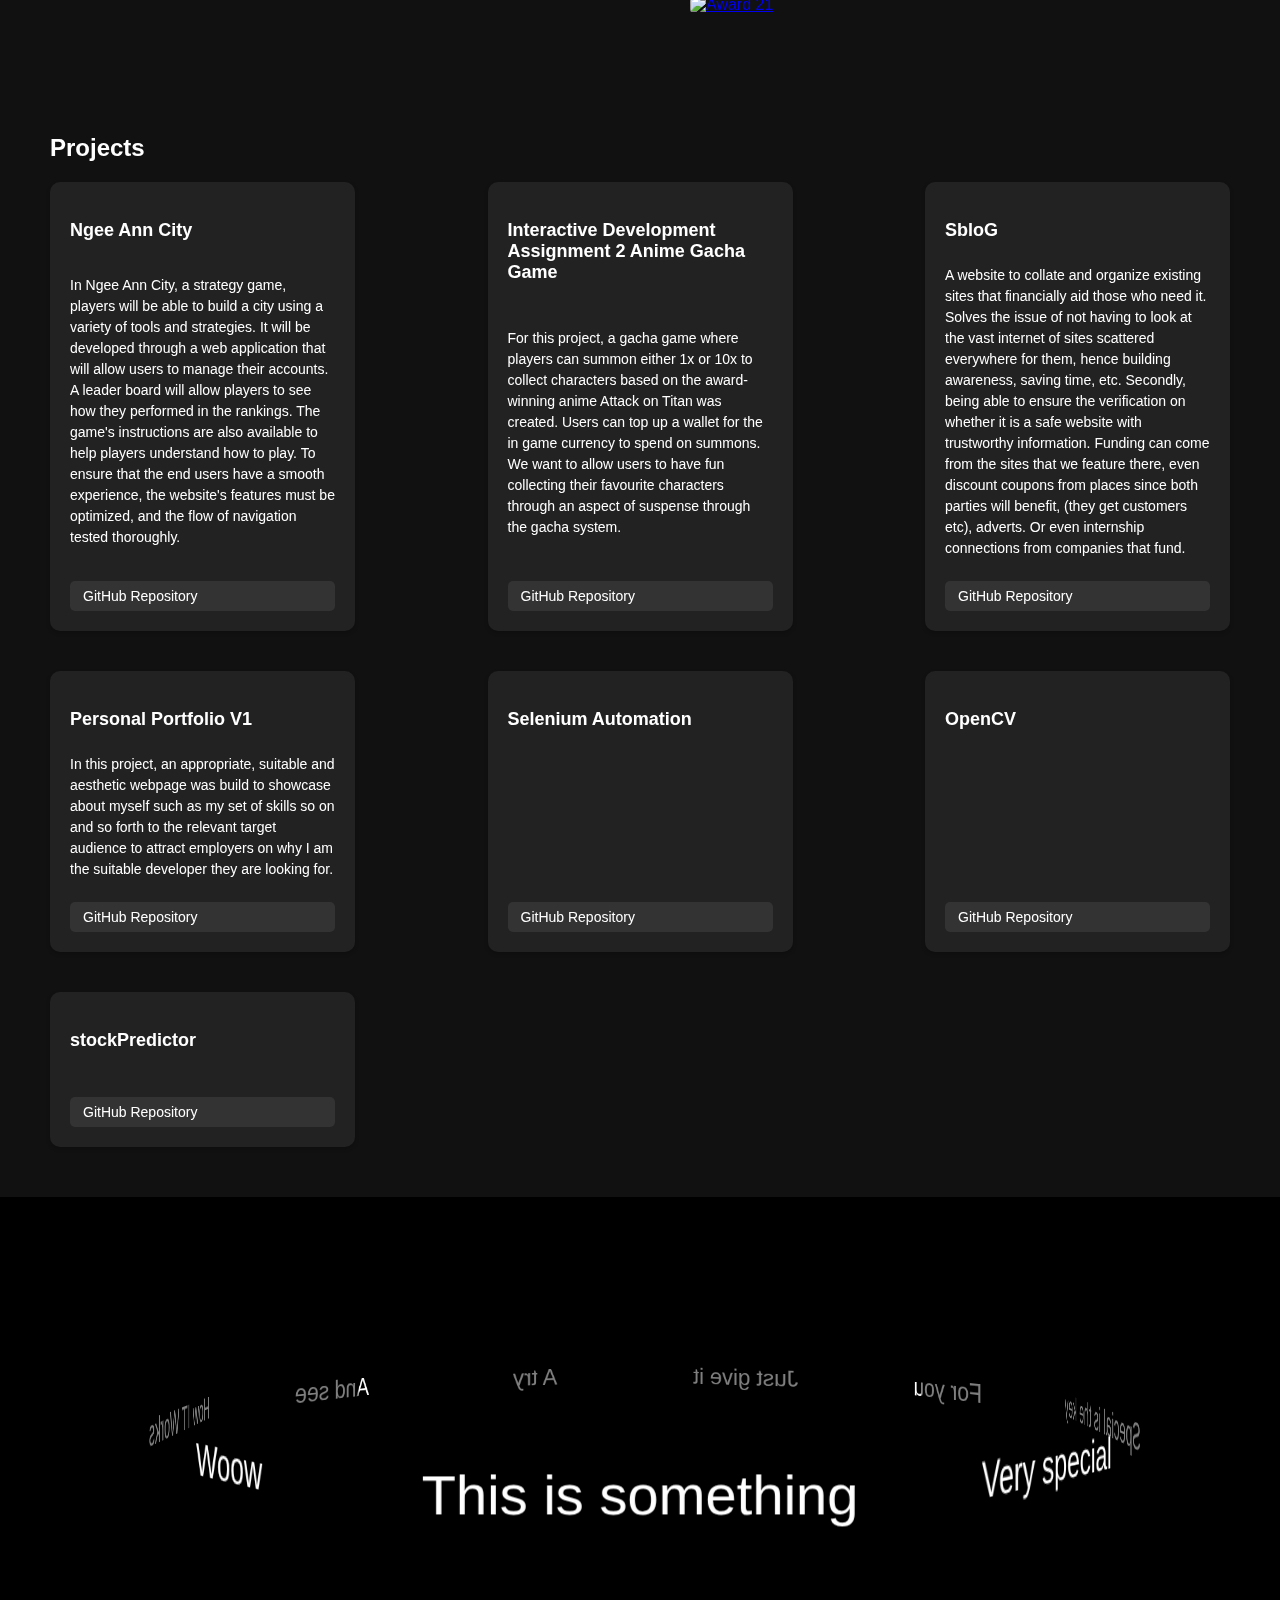
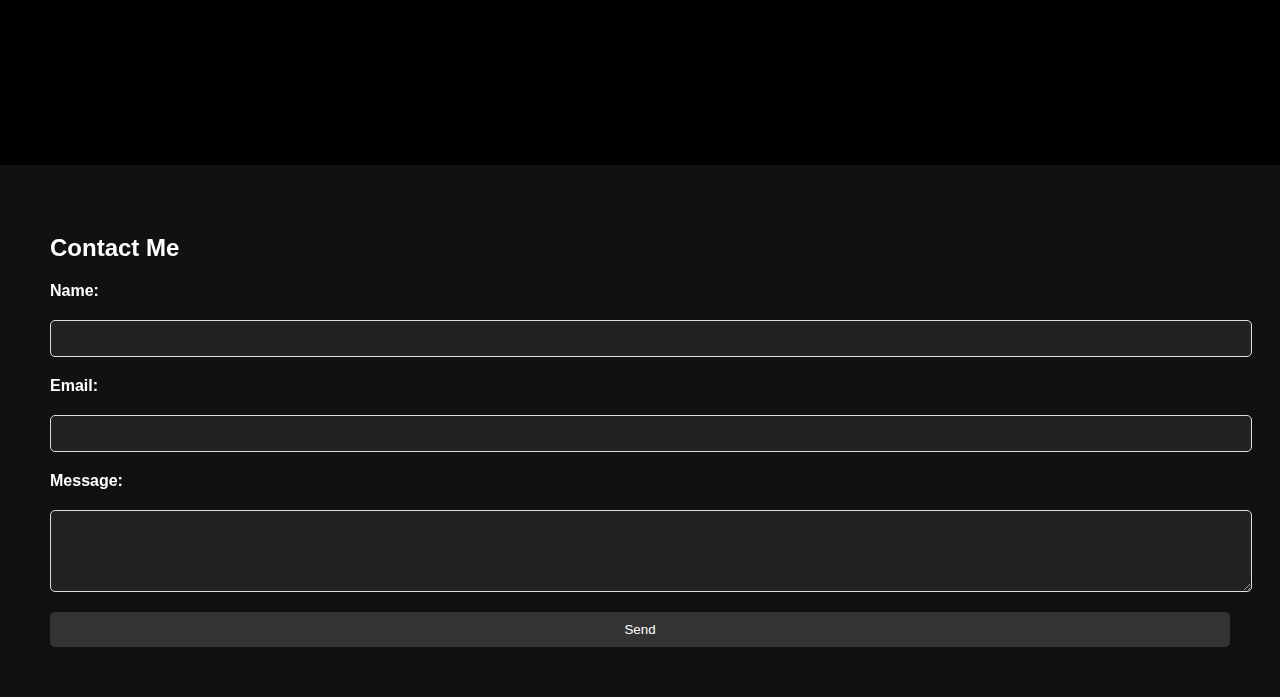
==== commit 10f23ae0: "implemented 3D Carousel rotating for blog section" ====
--- a/index.html
+++ b/index.html
@@ -79,6 +79,12 @@
                 <div class="progress-bar mysql"></div>
             </div>
         </div>
+        <div class="skill">
+            <span class="skill-name">React</span>
+            <div class="skill-progress">
+                <div class="progress-bar react"></div>
+            </div>
+        </div>
     </div>
 
     <div class="education-awards-section" id="education-awards-section">
@@ -101,7 +107,7 @@
                     </li>
                     <li>
                         <span class="year">2023</span>
-                        <p>Started Internship at OCBC as Software Engineer</p>
+                        <p>1 Year Internship at OCBC as Software Engineer</p>
                     </li>
                     <!-- Add more timeline items as needed -->
                 </ul>
@@ -206,6 +212,16 @@
                         <img src="images/violin_grade3.png" alt="Award 19">
                     </a>
                 </div>
+                <div class="image">
+                    <a href="images/OCBC Director Referral.png" data-lightbox="image-gallery" data-title="OCBC Director Referral">
+                        <img src="images/OCBC Director Referral.png" alt="Award 20">
+                    </a>
+                </div>
+                <div class="image">
+                    <a href="images/OCBC Supervisor Referral.png" data-lightbox="image-gallery" data-title="OCBC Supervisor Referral">
+                        <img src="images/OCBC Supervisor Referral.png" alt="Award 21">
+                    </a>
+                </div>
                 <!-- Add more image entries as needed -->
             </div>
         </div>
@@ -242,7 +258,7 @@
           </li>
   
           <li>
-            <a href="#">
+            <a href="#carousel-section">
               <i class="fa fa-pen nav-icon"></i>
               <span class="nav-text">Blog</span>
             </a>
@@ -314,31 +330,26 @@
                 <p></p>
                 <a href="https://github.com/JulienSLuk/stockPredictor" target="_blank">GitHub Repository</a>
             </div>
-            <div class="project">
-                <h3>Checkout Giving Extension</h3>
-                <p>The Supermarket Checkout Donation Banner Extension is a transformative project designed to enhance the charitable giving experience at supermarket checkout counters. This innovative extension leverages modern technology to seamlessly integrate a visually appealing and user-friendly donation banner into the existing checkout process, fostering a sense of community and philanthropy.</p>
-                <a href="https://github.com/JulienSLuk/proid" target="_blank">GitHub Repository</a>
-            </div>
-            <div class="project">
-                <h3>React Image Infinite Carousel</h3>
-                <p></p>
-                <a href="https://github.com/JulienSLuk/ocbc-red-conf" target="_blank">GitHub Repository</a>
-            </div>
-            <div class="project">
-                <h3>dbExporter</h3>
-                <p></p>
-                <a href="https://github.com/JulienSLuk/dbExporter" target="_blank">GitHub Repository</a>
-            </div>
-            <div class="project">
-                <h3>donationAnalytics</h3>
-                <p></p>
-                <a href="https://github.com/JulienSLuk/donationAnalytics" target="_blank">GitHub Repository</a>
-            </div>
             <!-- Add more project entries as needed -->
         </div>
     </div>
 
-    
+    <div class="container-special" id="carousel-section">
+        <div class="carousel">
+          <div class="carousel__face"><span>This is something</span></div>
+          <div class="carousel__face"><span>Very special</span></div>
+          <div class="carousel__face"><span>Special is the key</span></div>
+          <div class="carousel__face"><span>For you</span></div>
+          <div class="carousel__face"><span>Just give it</span></div>
+          <div class="carousel__face"><span>A try</span></div>
+          <div class="carousel__face"><span>And see</span></div>
+          <div class="carousel__face"><span>How IT Works</span></div>
+          <div class="carousel__face"><span>Woow</span></div>
+        </div>
+    </div>
+
+    <br><br><br><br><br><br><br><br><br><br><br><br><br><br><br><br><br><br><br><br><br><br><br><br><br><br>
+
     <div class="contact-form-section" id="contact-form-section">
         <div class="contact-form">
             <h2>Contact Me</h2>
--- a/styles.css
+++ b/styles.css
@@ -523,3 +523,84 @@
 }
 
 
+
+.container-special {
+  position: relative;
+  width: 320px;
+  margin: 100px auto 0 auto;
+  perspective: 1000px;
+}
+
+body.special {
+  margin: 0;
+  background: lightgray;
+  text-align: center;
+  font-family: sans-serif;
+  color: #fefefe;
+}
+
+.carousel {
+  position: absolute;
+  width: 100%;
+  height: 100%;
+  transform-style: preserve-3d; 
+  animation: rotate360 60s infinite forwards linear;
+}
+.carousel__face { 
+  position: absolute;
+  width: 300px;
+  height: 187px;
+  top: 20px;
+  left: 10px;
+  right: 10px;
+  background-size: cover;
+  box-shadow:inset 0 0 0 2000px rgba(0,0,0,0.5);
+  display: flex;
+}
+
+.container-special .carousel__face span {
+  margin: auto;
+  font-size: 2rem;
+}
+
+
+
+.carousel__face:nth-child(1) {
+  background-image: url("https://images.pexels.com/photos/1141853/pexels-photo-1141853.jpeg?auto=compress&cs=tinysrgb&dpr=2&h=750&w=1260");
+  transform: rotateY(  0deg) translateZ(430px); }
+.carousel__face:nth-child(2) { 
+  background-image: url("https://images.pexels.com/photos/1258865/pexels-photo-1258865.jpeg?auto=compress&cs=tinysrgb&dpr=2&h=750&w=1260");
+    transform: rotateY( 40deg) translateZ(430px); }
+.carousel__face:nth-child(3) {
+  background-image: url("https://images.pexels.com/photos/808466/pexels-photo-808466.jpeg?auto=compress&cs=tinysrgb&dpr=2&h=750&w=1260");
+  transform: rotateY( 80deg) translateZ(430px); }
+.carousel__face:nth-child(4) {
+  background-image: url("https://images.pexels.com/photos/1394841/pexels-photo-1394841.jpeg?auto=compress&cs=tinysrgb&dpr=2&h=750&w=1260");
+  transform: rotateY(120deg) translateZ(430px); }
+.carousel__face:nth-child(5) { 
+  background-image: url("https://images.pexels.com/photos/969679/pexels-photo-969679.jpeg?auto=compress&cs=tinysrgb&dpr=2&h=750&w=1260");
+ transform: rotateY(160deg) translateZ(430px); }
+.carousel__face:nth-child(6) { 
+  background-image: url("https://images.pexels.com/photos/1834400/pexels-photo-1834400.jpeg?auto=compress&cs=tinysrgb&dpr=2&h=750&w=1260");
+ transform: rotateY(200deg) translateZ(430px); }
+.carousel__face:nth-child(7) { 
+  background-image: url("https://images.pexels.com/photos/1415268/pexels-photo-1415268.jpeg?auto=compress&cs=tinysrgb&dpr=2&h=750&w=1260");
+ transform: rotateY(240deg) translateZ(430px); }
+.carousel__face:nth-child(8) {
+  background-image: url("https://images.pexels.com/photos/135018/pexels-photo-135018.jpeg?auto=compress&cs=tinysrgb&dpr=2&h=750&w=1260");
+  transform: rotateY(280deg) translateZ(430px); }
+.carousel__face:nth-child(9) {
+  background-image: url("https://images.pexels.com/photos/1175135/pexels-photo-1175135.jpeg?auto=compress&cs=tinysrgb&dpr=2&h=750&w=1260");
+  transform: rotateY(320deg) translateZ(430px); }
+
+
+
+@keyframes rotate360 {
+  from {
+    transform: rotateY(0deg);
+  }
+  to {
+    transform: rotateY(-360deg);
+  }
+}
+
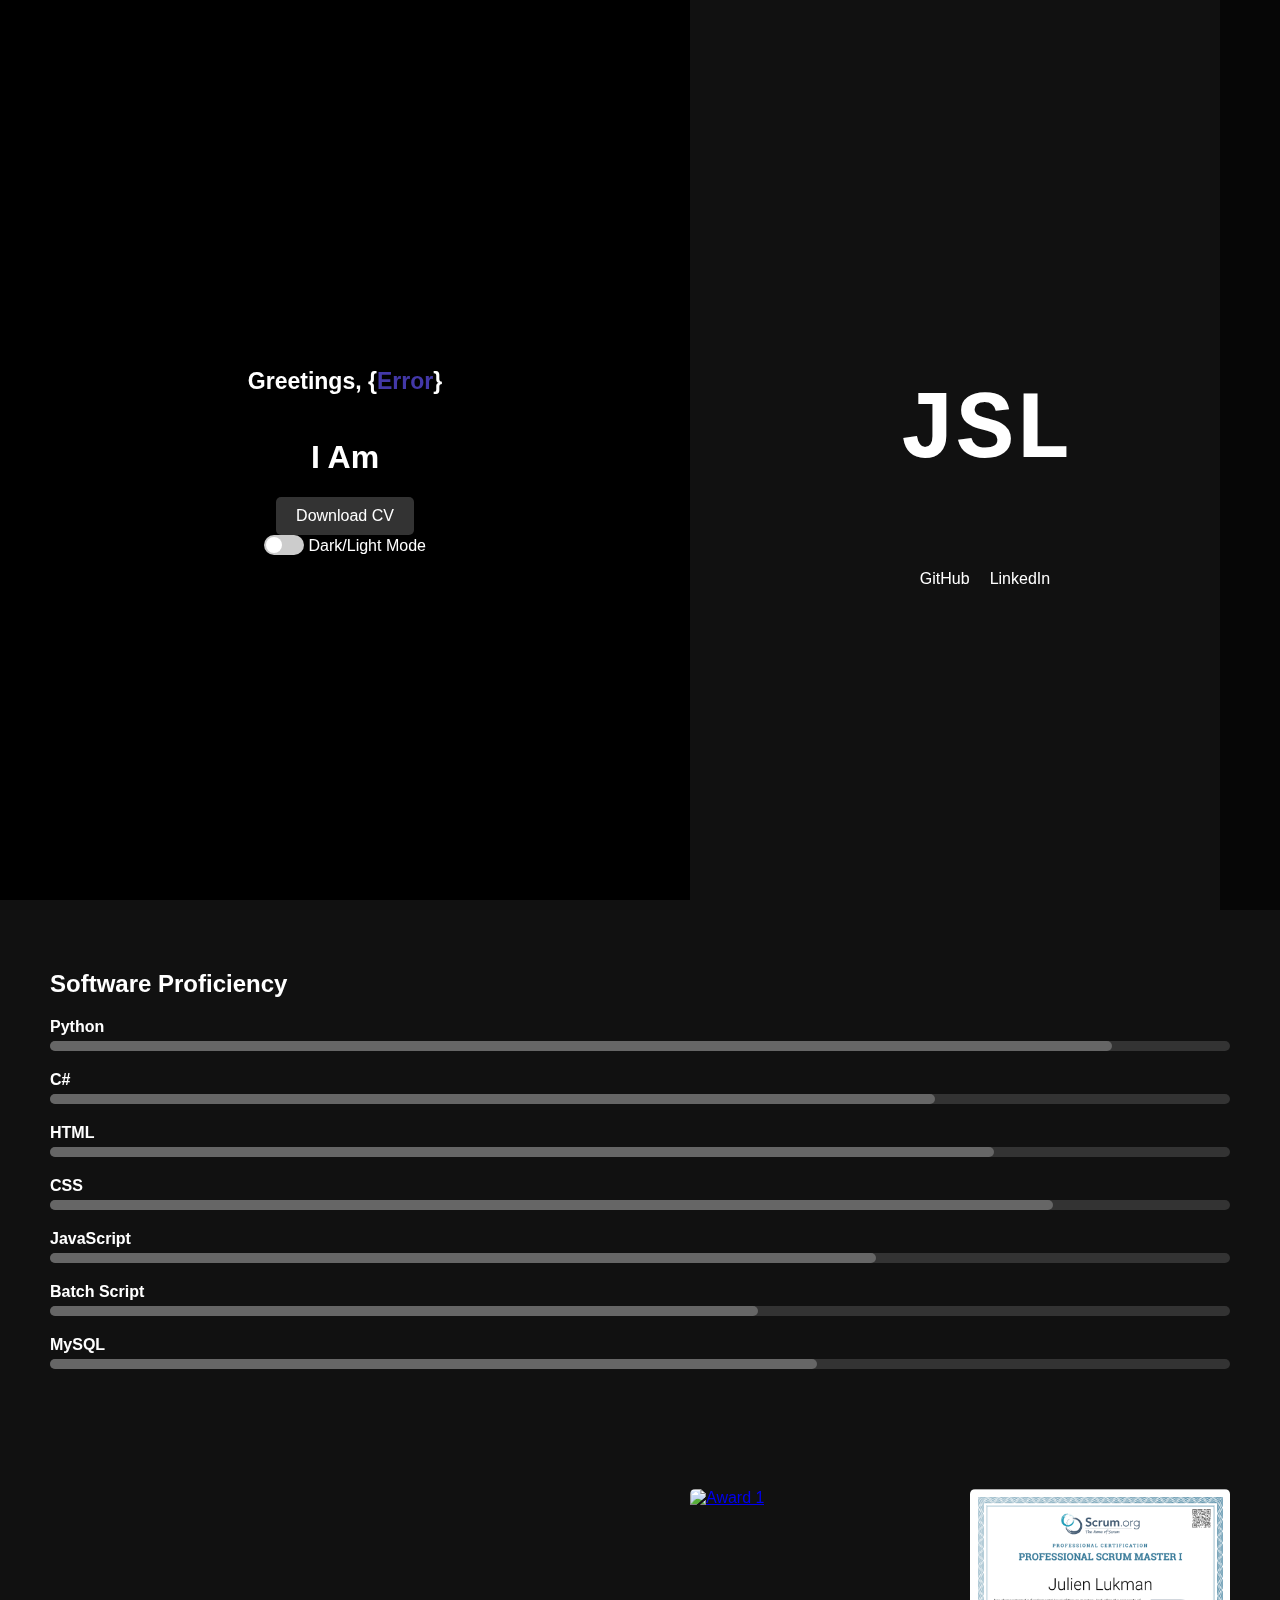
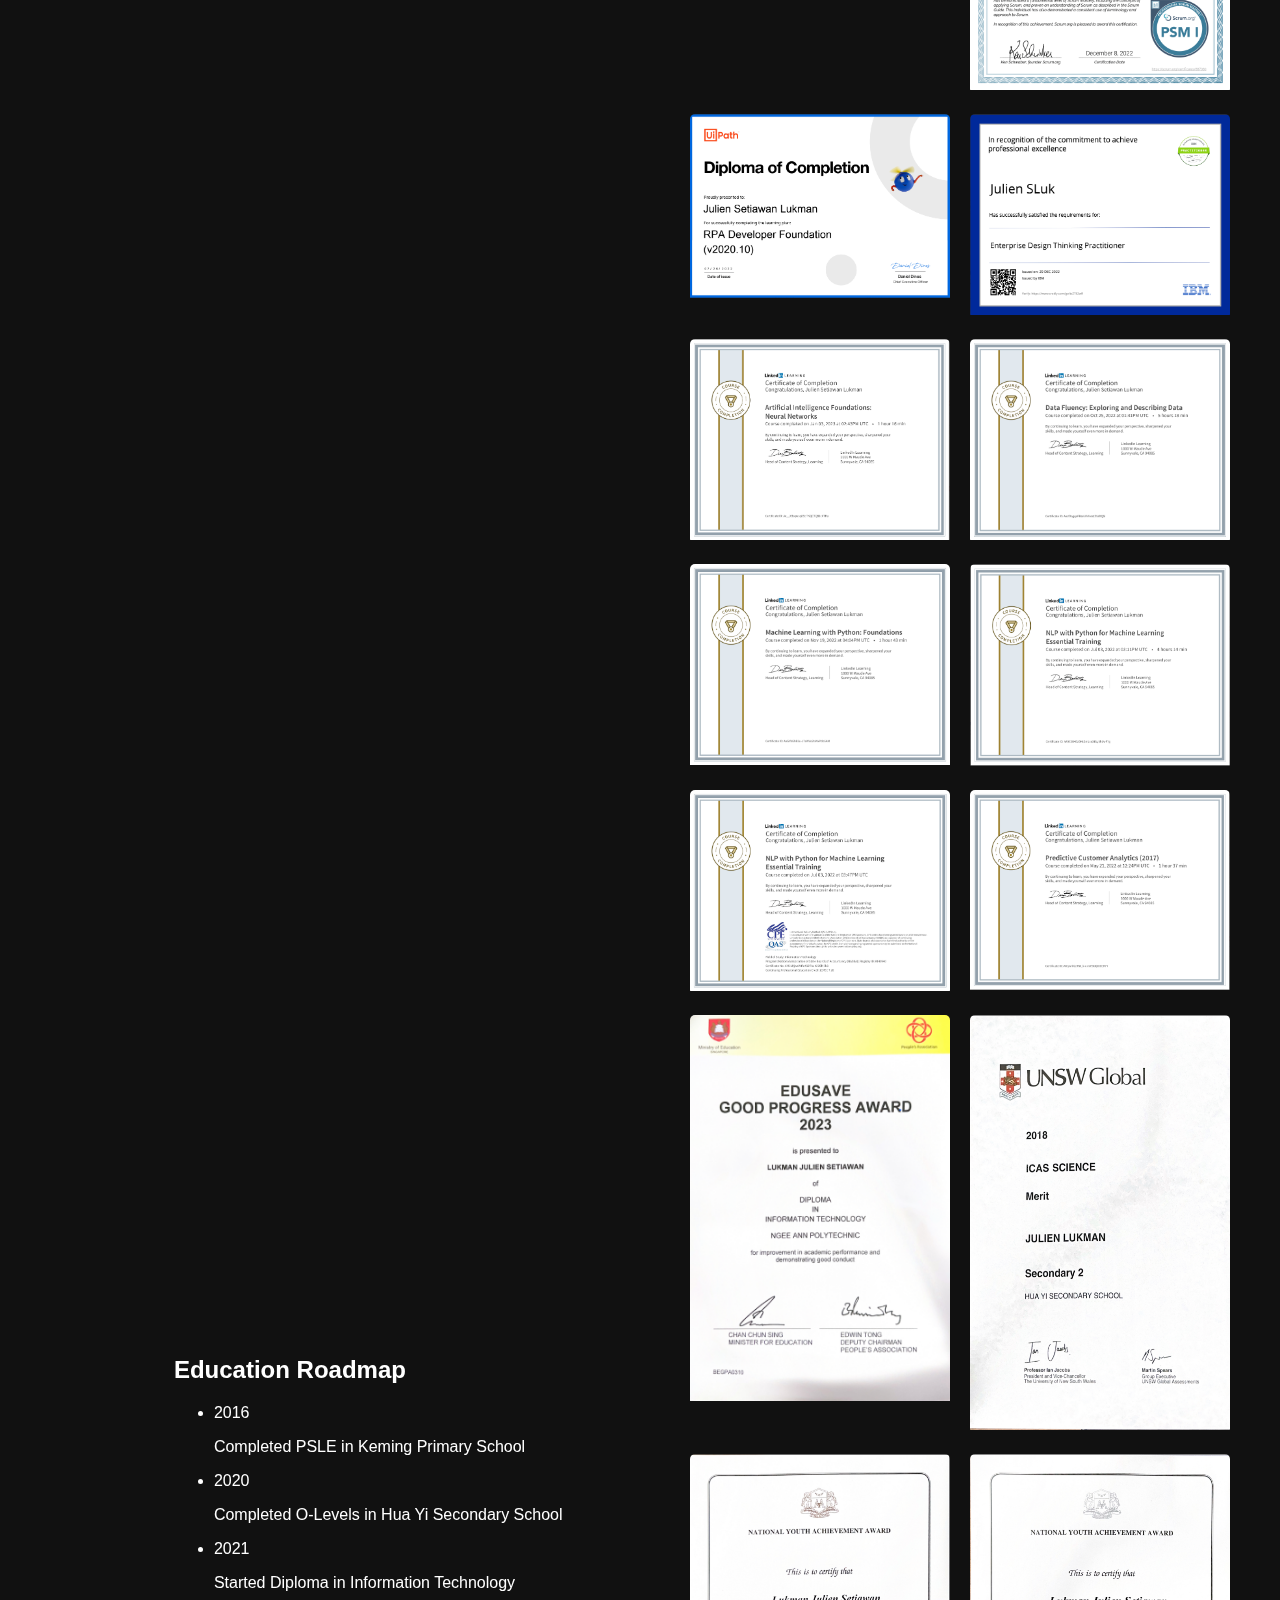
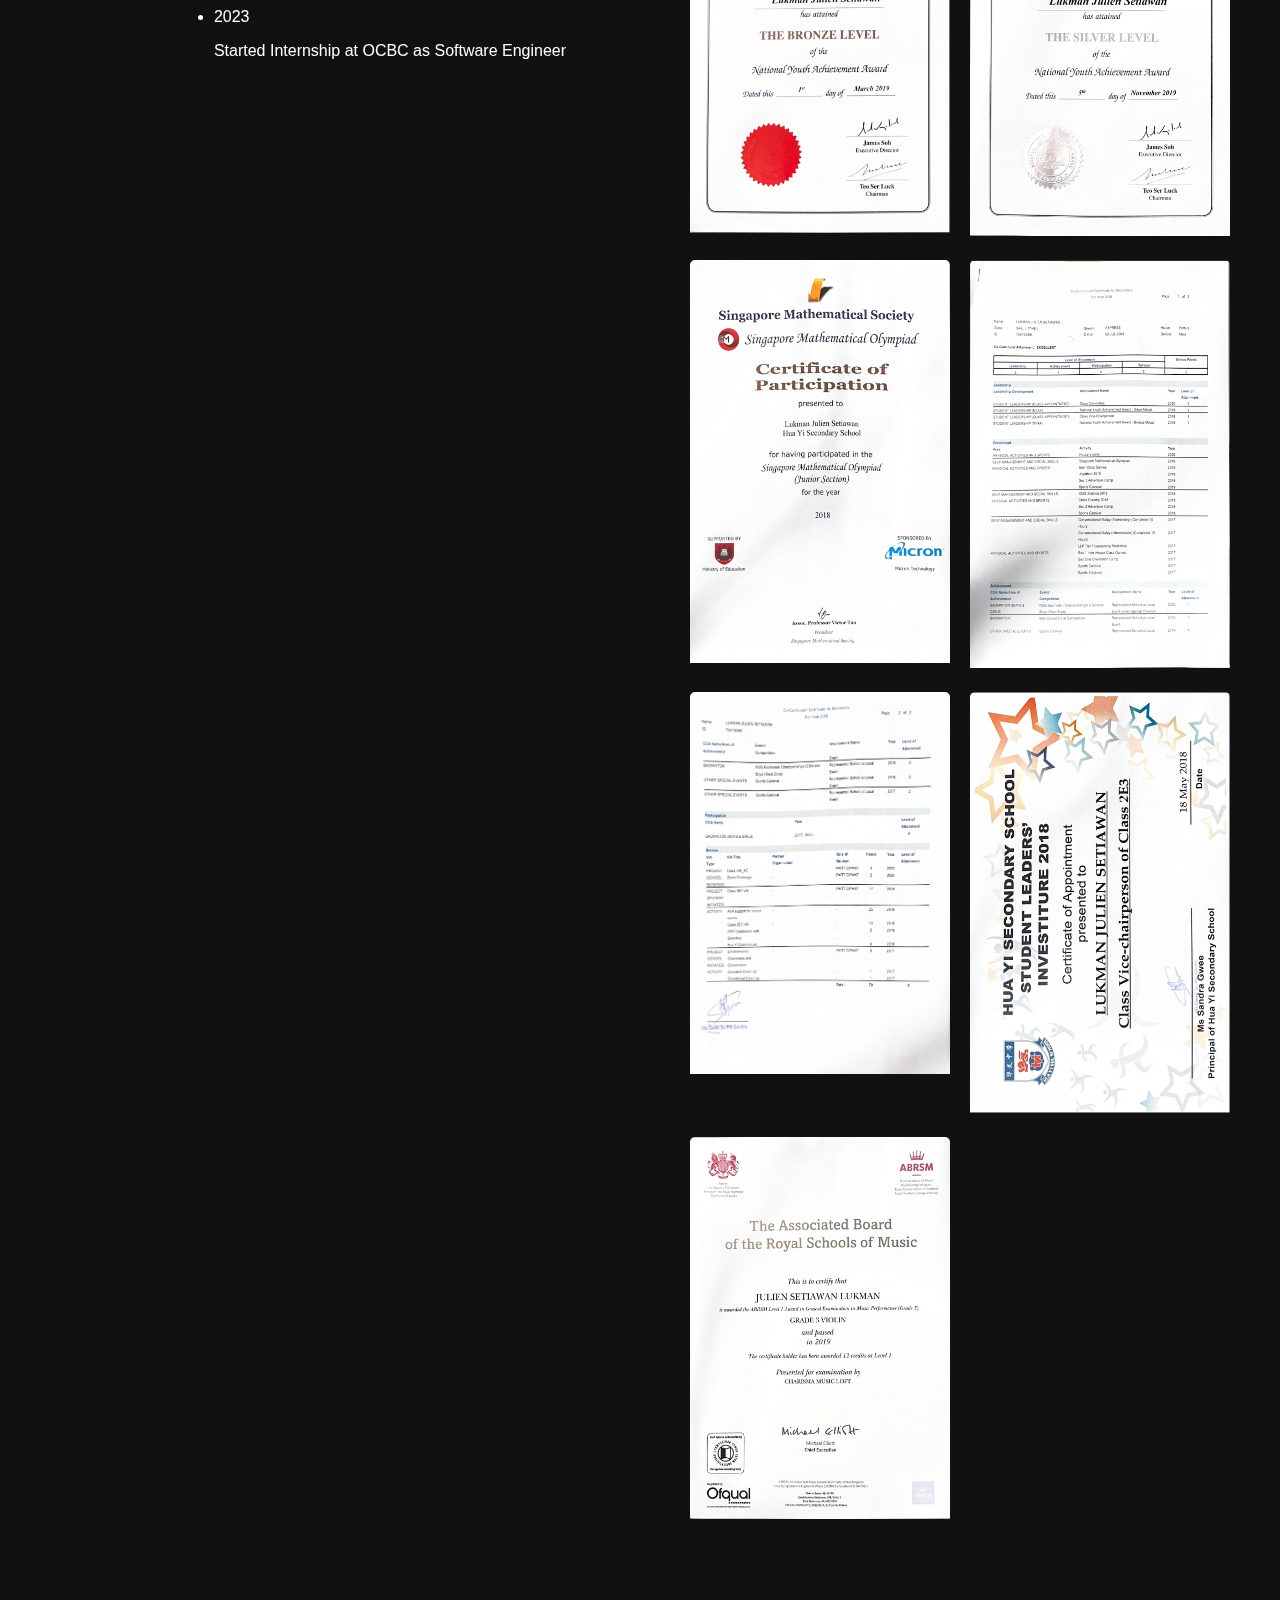
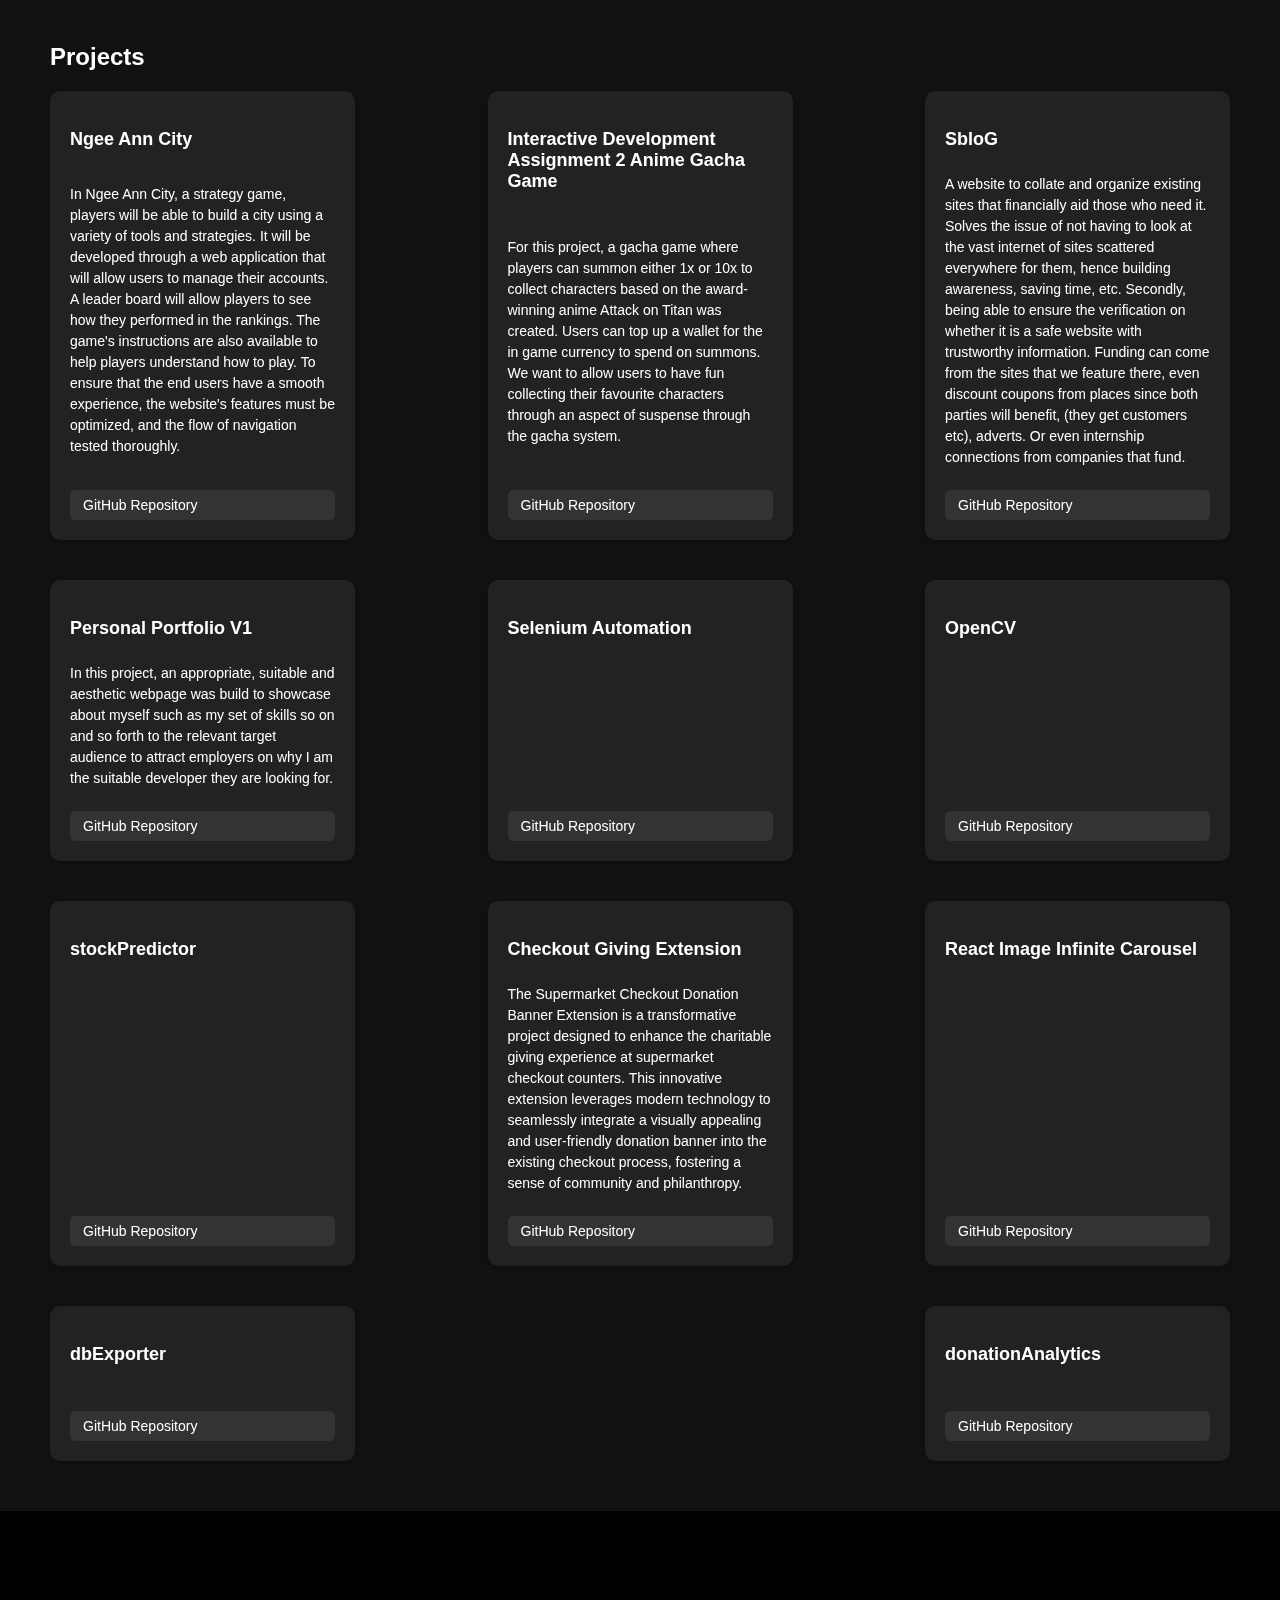
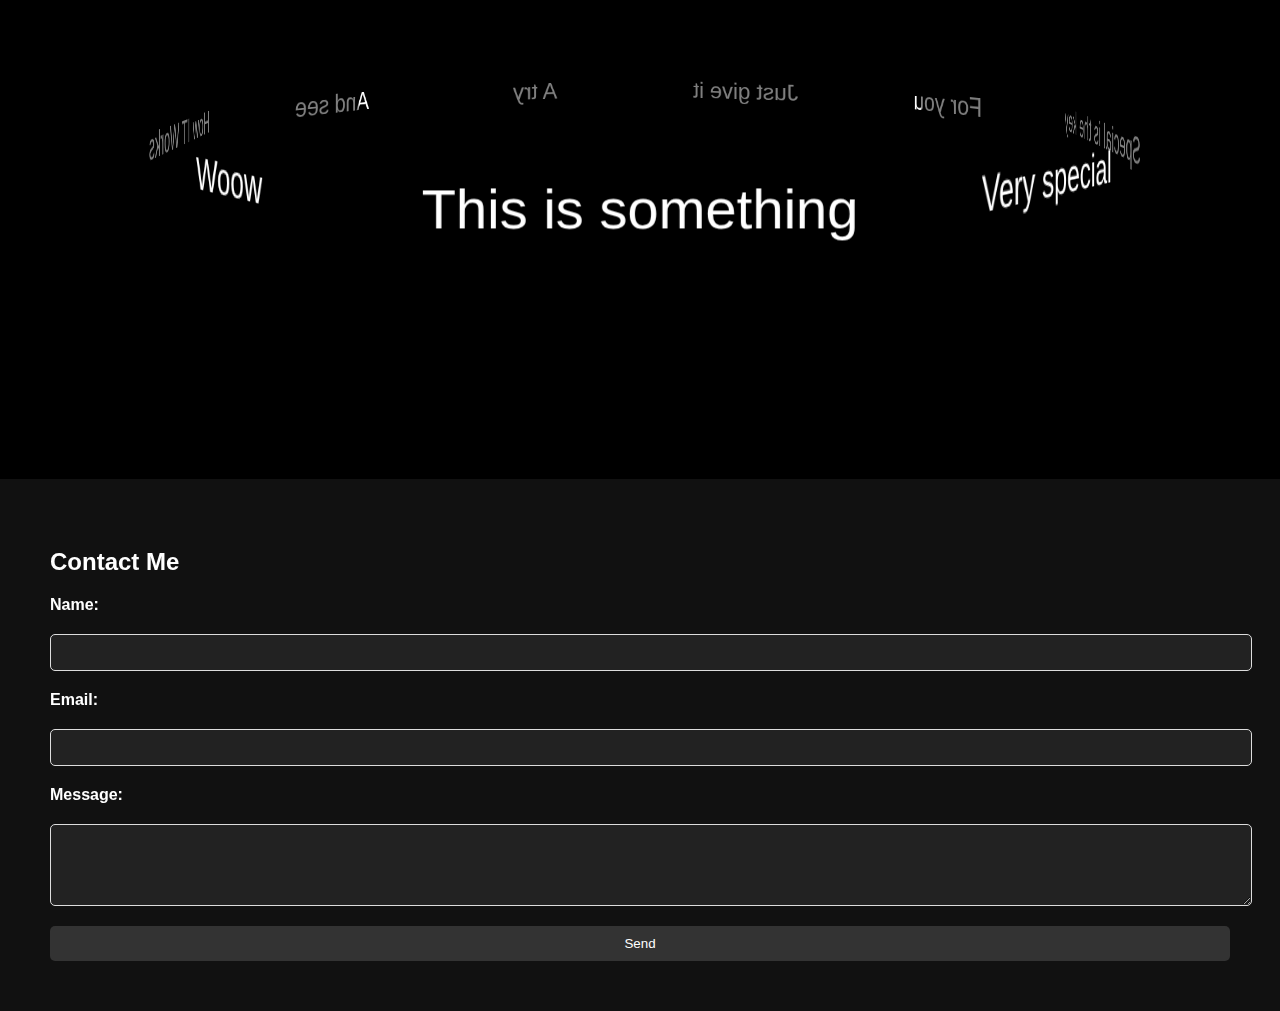
==== commit 7cca8119: "Merge branch 'main' of https://github.com/JulienSLuk/Portfolio" ====
--- a/index.html
+++ b/index.html
@@ -79,12 +79,6 @@
                 <div class="progress-bar mysql"></div>
             </div>
         </div>
-        <div class="skill">
-            <span class="skill-name">React</span>
-            <div class="skill-progress">
-                <div class="progress-bar react"></div>
-            </div>
-        </div>
     </div>
 
     <div class="education-awards-section" id="education-awards-section">
@@ -107,7 +101,7 @@
                     </li>
                     <li>
                         <span class="year">2023</span>
-                        <p>1 Year Internship at OCBC as Software Engineer</p>
+                        <p>Started Internship at OCBC as Software Engineer</p>
                     </li>
                     <!-- Add more timeline items as needed -->
                 </ul>
@@ -210,16 +204,6 @@
                 <div class="image">
                     <a href="images/violin_grade3.png" data-lightbox="image-gallery" data-title="Violin Grade 5 Pending">
                         <img src="images/violin_grade3.png" alt="Award 19">
-                    </a>
-                </div>
-                <div class="image">
-                    <a href="images/OCBC Director Referral.png" data-lightbox="image-gallery" data-title="OCBC Director Referral">
-                        <img src="images/OCBC Director Referral.png" alt="Award 20">
-                    </a>
-                </div>
-                <div class="image">
-                    <a href="images/OCBC Supervisor Referral.png" data-lightbox="image-gallery" data-title="OCBC Supervisor Referral">
-                        <img src="images/OCBC Supervisor Referral.png" alt="Award 21">
                     </a>
                 </div>
                 <!-- Add more image entries as needed -->
@@ -329,6 +313,26 @@
                 <h3>stockPredictor</h3>
                 <p></p>
                 <a href="https://github.com/JulienSLuk/stockPredictor" target="_blank">GitHub Repository</a>
+            </div>
+            <div class="project">
+                <h3>Checkout Giving Extension</h3>
+                <p>The Supermarket Checkout Donation Banner Extension is a transformative project designed to enhance the charitable giving experience at supermarket checkout counters. This innovative extension leverages modern technology to seamlessly integrate a visually appealing and user-friendly donation banner into the existing checkout process, fostering a sense of community and philanthropy.</p>
+                <a href="https://github.com/JulienSLuk/proid" target="_blank">GitHub Repository</a>
+            </div>
+            <div class="project">
+                <h3>React Image Infinite Carousel</h3>
+                <p></p>
+                <a href="https://github.com/JulienSLuk/ocbc-red-conf" target="_blank">GitHub Repository</a>
+            </div>
+            <div class="project">
+                <h3>dbExporter</h3>
+                <p></p>
+                <a href="https://github.com/JulienSLuk/dbExporter" target="_blank">GitHub Repository</a>
+            </div>
+            <div class="project">
+                <h3>donationAnalytics</h3>
+                <p></p>
+                <a href="https://github.com/JulienSLuk/donationAnalytics" target="_blank">GitHub Repository</a>
             </div>
             <!-- Add more project entries as needed -->
         </div>
